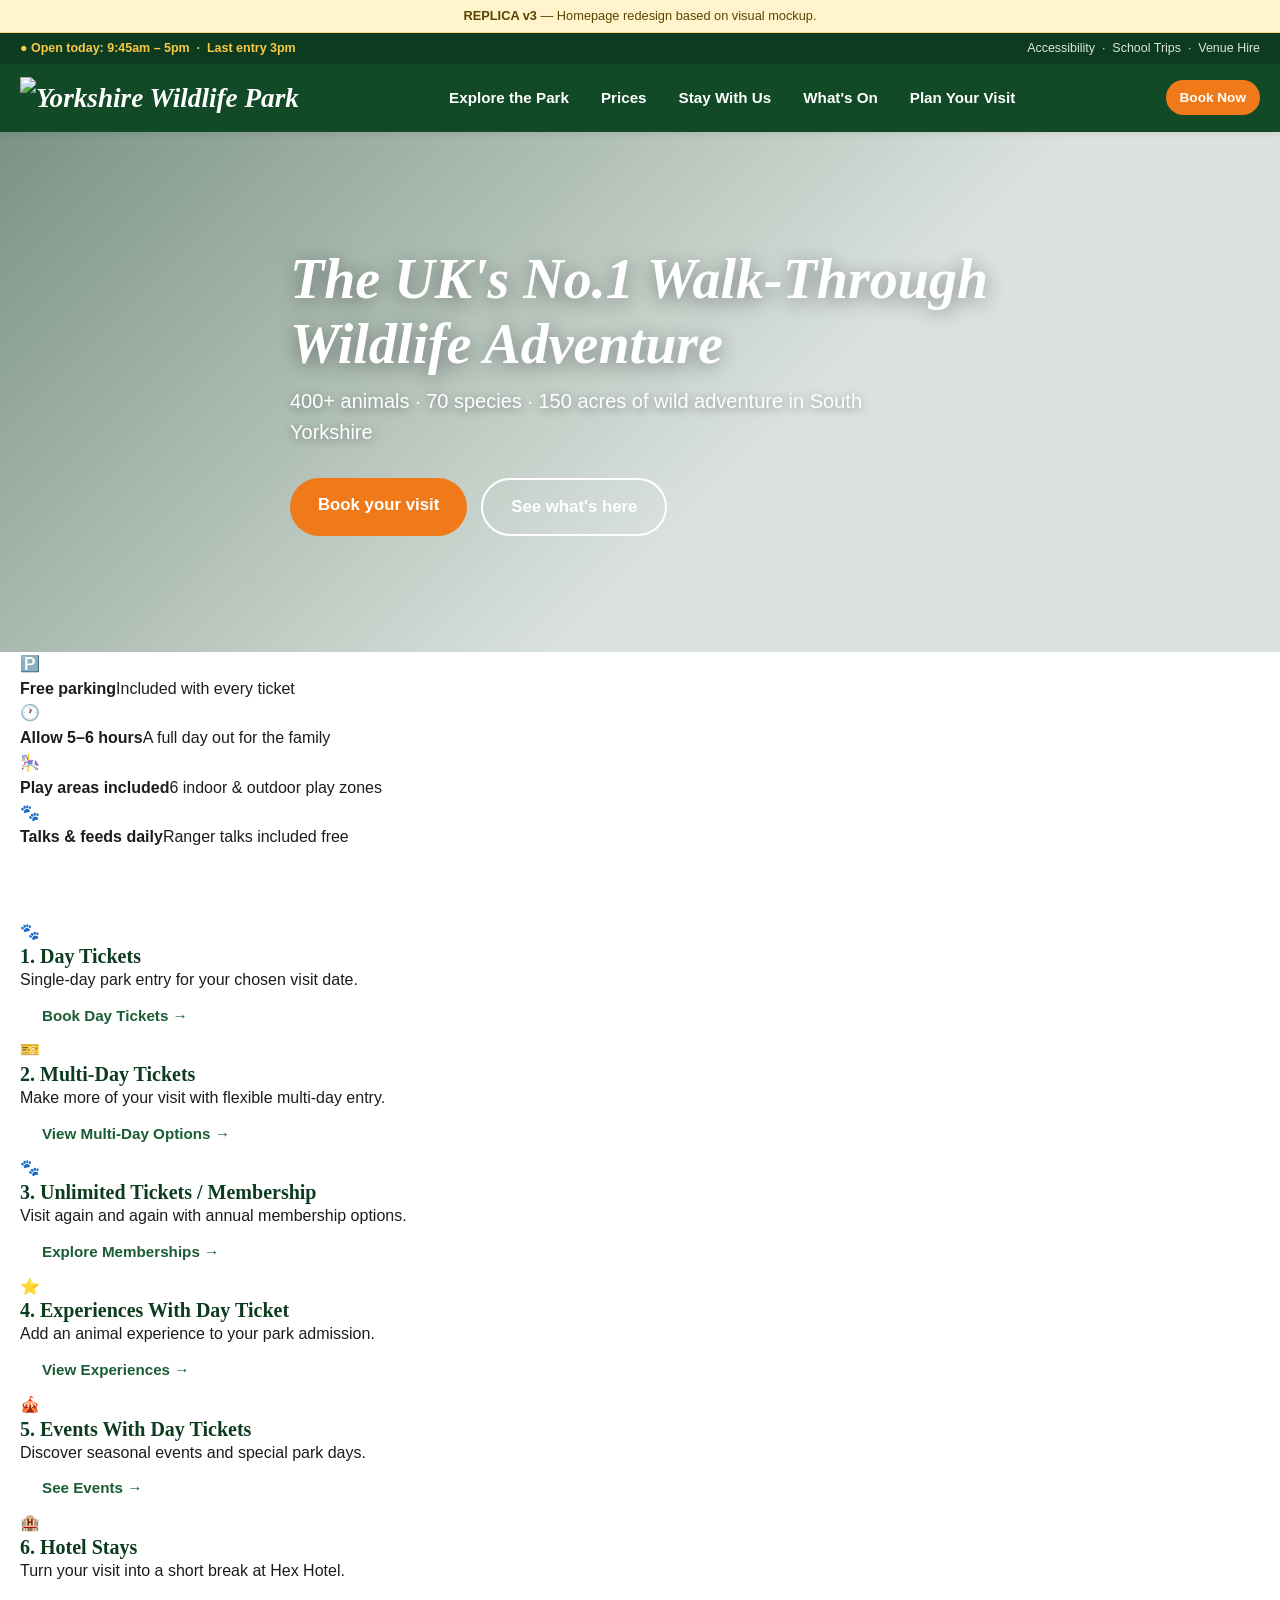
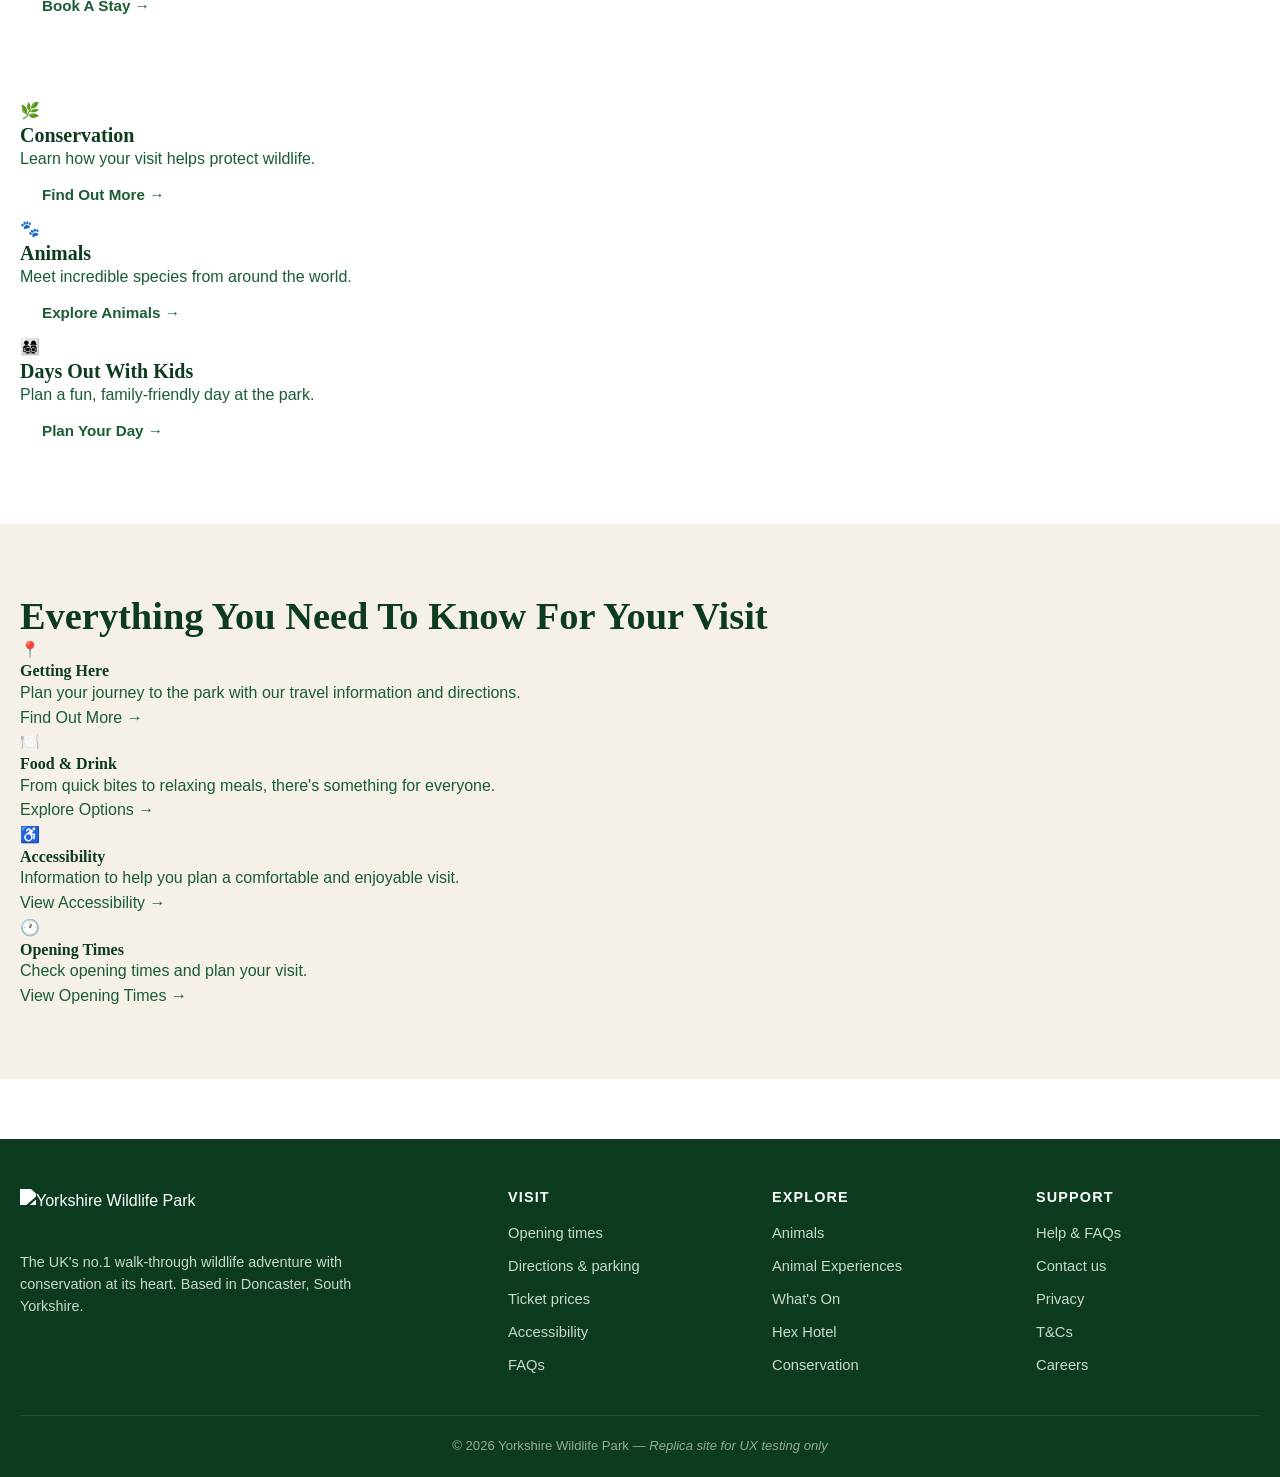
==== index.html @ 84ba754c "Add files via upload" ====
<!doctype html>
<html lang="en">
<head>
<meta charset="utf-8">
<meta name="viewport" content="width=device-width,initial-scale=1">
<title>Yorkshire Wildlife Park — Replica</title>
<link rel="stylesheet" href="css/styles.css">
</head>
<body>

<div class="replica-banner"><strong>REPLICA v3</strong> — Homepage redesign based on visual mockup.</div>

<div class="top-strip">
  <div class="container">
    <span class="open-now">● Open today: 9:45am – 5pm &nbsp;·&nbsp; Last entry 3pm</span>
    <span>
      <a href="#">Accessibility</a> &nbsp;·&nbsp;
      <a href="#">School Trips</a> &nbsp;·&nbsp;
      <a href="#">Venue Hire</a>
    </span>
  </div>
</div>

<header class="site-header">
  <div class="container">
    <a href="index.html" class="logo">
      <img src="https://www.yorkshirewildlifepark.com/media/x43p1ox4/ywp-primary-logo.svg" alt="Yorkshire Wildlife Park" class="logo-img">
    </a>
    <nav class="main-nav" id="main-nav">
      <a href="explore.html">Explore the Park</a>
      <a href="tickets.html">Prices</a>
      <a href="short-breaks.html">Stay With Us</a>
      <a href="#">What's On</a>
      <a href="plan.html">Plan Your Visit</a>
    </nav>
    <a href="booking.html" class="btn btn-primary btn-sm">Book Now</a>
    <button class="mobile-toggle" aria-label="Menu" onclick="document.getElementById('main-nav').classList.toggle('open')">☰</button>
  </div>
</header>

<!-- ===== HERO — kept from v2 ===== -->
<section class="hero">
  <div class="container">
    <h1>The UK's No.1 Walk-Through Wildlife Adventure</h1>
    <p class="tagline">400+ animals · 70 species · 150 acres of wild adventure in South Yorkshire</p>
    <div class="hero-ctas">
      <a href="booking.html" class="btn btn-primary btn-lg">Book your visit</a>
      <a href="explore.html" class="btn btn-ghost btn-lg">See what's here</a>
    </div>
  </div>
</section>

<!-- ===== KEY FACTS BAR — kept from v2 ===== -->
<section class="key-facts">
  <div class="container">
    <div class="fact">
      <span class="fact-icon">🅿️</span>
      <div><strong>Free parking</strong><span>Included with every ticket</span></div>
    </div>
    <div class="fact">
      <span class="fact-icon">🕐</span>
      <div><strong>Allow 5–6 hours</strong><span>A full day out for the family</span></div>
    </div>
    <div class="fact">
      <span class="fact-icon">🎠</span>
      <div><strong>Play areas included</strong><span>6 indoor &amp; outdoor play zones</span></div>
    </div>
    <div class="fact">
      <span class="fact-icon">🐾</span>
      <div><strong>Talks &amp; feeds daily</strong><span>Ranger talks included free</span></div>
    </div>
  </div>
</section>

<!-- ===== 6 BOOKING OPTION CARDS — from mockup ===== -->
<section class="content">
  <div class="container">
    <div class="booking-options-grid">

      <div class="booking-option-card">
        <div class="bo-icon">🐾</div>
        <h3>1. Day Tickets</h3>
        <p>Single-day park entry for your chosen visit date.</p>
        <div class="bo-divider"></div>
        <div class="bo-img" style="background-image:url('https://www.yorkshirewildlifepark.com/media/s0nf1svi/better-vista.jpg');"></div>
        <a href="booking.html" class="btn bo-btn">Book Day Tickets →</a>
      </div>

      <div class="booking-option-card">
        <div class="bo-icon">🎫</div>
        <h3>2. Multi-Day Tickets</h3>
        <p>Make more of your visit with flexible multi-day entry.</p>
        <div class="bo-divider"></div>
        <div class="bo-img" style="background-image:url('https://www.yorkshirewildlifepark.com/media/0mpiyele/family-entering-ywp.jpg');"></div>
        <a href="booking.html" class="btn bo-btn">View Multi-Day Options →</a>
      </div>

      <div class="booking-option-card">
        <div class="bo-icon">🐾</div>
        <h3>3. Unlimited Tickets / Membership</h3>
        <p>Visit again and again with annual membership options.</p>
        <div class="bo-divider"></div>
        <div class="bo-img" style="background-image:url('https://www.yorkshirewildlifepark.com/media/ey4ndnwn/dsc04954-2.jpg');"></div>
        <a href="#" class="btn bo-btn">Explore Memberships →</a>
      </div>

      <div class="booking-option-card">
        <div class="bo-icon">⭐</div>
        <h3>4. Experiences With Day Ticket</h3>
        <p>Add an animal experience to your park admission.</p>
        <div class="bo-divider"></div>
        <div class="bo-img" style="background-image:url('https://www.yorkshirewildlifepark.com/media/tj0fab3y/ywp-images-3207.jpg');"></div>
        <a href="experiences.html" class="btn bo-btn">View Experiences →</a>
      </div>

      <div class="booking-option-card">
        <div class="bo-icon">🎪</div>
        <h3>5. Events With Day Tickets</h3>
        <p>Discover seasonal events and special park days.</p>
        <div class="bo-divider"></div>
        <div class="bo-img" style="background-image:url('https://www.yorkshirewildlifepark.com/media/ktldeo01/wild-live-2026-background.jpg');"></div>
        <a href="#" class="btn bo-btn">See Events →</a>
      </div>

      <div class="booking-option-card">
        <div class="bo-icon">🏨</div>
        <h3>6. Hotel Stays</h3>
        <p>Turn your visit into a short break at Hex Hotel.</p>
        <div class="bo-divider"></div>
        <div class="bo-img" style="background-image:url('https://www.yorkshirewildlifepark.com/media/pyknnd5c/dsc_3728-hex-wildlife.jpg');"></div>
        <a href="short-breaks.html" class="btn bo-btn">Book A Stay →</a>
      </div>

    </div>
  </div>
</section>

<!-- ===== 3 FEATURE CARDS — Conservation, Animals, Days Out With Kids ===== -->
<section class="content" style="padding-top:0;">
  <div class="container">
    <div class="feature-cards-grid">

      <a href="#" class="feature-card">
        <div class="feature-card-bg" style="background-image:url('https://www.yorkshirewildlifepark.com/media/1afbctds/2023-project-polar-1-dr-ywp-13.jpg');"></div>
        <div class="feature-card-overlay">
          <div class="feature-card-icon">🌿</div>
          <h3>Conservation</h3>
          <p>Learn how your visit helps protect wildlife.</p>
          <span class="btn bo-btn">Find Out More →</span>
        </div>
      </a>

      <a href="explore.html" class="feature-card">
        <div class="feature-card-bg" style="background-image:url('https://www.yorkshirewildlifepark.com/media/mmroe2hb/2025-land-of-the-tiger-altai-dr-ywp-78.jpg');"></div>
        <div class="feature-card-overlay">
          <div class="feature-card-icon">🐾</div>
          <h3>Animals</h3>
          <p>Meet incredible species from around the world.</p>
          <span class="btn bo-btn">Explore Animals →</span>
        </div>
      </a>

      <a href="plan.html" class="feature-card">
        <div class="feature-card-bg" style="background-image:url('https://www.yorkshirewildlifepark.com/media/px0isaks/oasis-adventure-play-zip-wire.jpg');"></div>
        <div class="feature-card-overlay">
          <div class="feature-card-icon">👨‍👩‍👧‍👦</div>
          <h3>Days Out With Kids</h3>
          <p>Plan a fun, family-friendly day at the park.</p>
          <span class="btn bo-btn">Plan Your Day →</span>
        </div>
      </a>

    </div>
  </div>
</section>

<!-- ===== EVERYTHING YOU NEED TO KNOW — info strip ===== -->
<section class="content alt">
  <div class="container">
    <h2 class="info-strip-title">Everything You Need To Know For Your Visit</h2>
    <div class="info-strip">

      <a href="plan.html" class="info-strip-card">
        <div class="info-strip-icon">📍</div>
        <div>
          <h4>Getting Here</h4>
          <p>Plan your journey to the park with our travel information and directions.</p>
          <span class="info-strip-link">Find Out More →</span>
        </div>
      </a>

      <a href="plan.html" class="info-strip-card">
        <div class="info-strip-icon">🍽️</div>
        <div>
          <h4>Food &amp; Drink</h4>
          <p>From quick bites to relaxing meals, there's something for everyone.</p>
          <span class="info-strip-link">Explore Options →</span>
        </div>
      </a>

      <a href="plan.html" class="info-strip-card">
        <div class="info-strip-icon">♿</div>
        <div>
          <h4>Accessibility</h4>
          <p>Information to help you plan a comfortable and enjoyable visit.</p>
          <span class="info-strip-link">View Accessibility →</span>
        </div>
      </a>

      <a href="plan.html" class="info-strip-card">
        <div class="info-strip-icon">🕐</div>
        <div>
          <h4>Opening Times</h4>
          <p>Check opening times and plan your visit.</p>
          <span class="info-strip-link">View Opening Times →</span>
        </div>
      </a>

    </div>
  </div>
</section>

<footer class="site-footer">
  <div class="container">
    <div class="footer-grid">
      <div>
        <img src="https://www.yorkshirewildlifepark.com/media/x43p1ox4/ywp-primary-logo.svg" alt="Yorkshire Wildlife Park" style="height:50px;margin-bottom:12px;filter:brightness(10);">
        <p style="margin-top:4px;font-size:0.9rem;max-width:360px;">The UK's no.1 walk-through wildlife adventure with conservation at its heart. Based in Doncaster, South Yorkshire.</p>
      </div>
      <div><h4>Visit</h4><ul><li><a href="plan.html">Opening times</a></li><li><a href="plan.html">Directions &amp; parking</a></li><li><a href="tickets.html">Ticket prices</a></li><li><a href="plan.html">Accessibility</a></li><li><a href="#">FAQs</a></li></ul></div>
      <div><h4>Explore</h4><ul><li><a href="explore.html">Animals</a></li><li><a href="experiences.html">Animal Experiences</a></li><li><a href="#">What's On</a></li><li><a href="short-breaks.html">Hex Hotel</a></li><li><a href="#">Conservation</a></li></ul></div>
      <div><h4>Support</h4><ul><li><a href="#">Help &amp; FAQs</a></li><li><a href="#">Contact us</a></li><li><a href="#">Privacy</a></li><li><a href="#">T&amp;Cs</a></li><li><a href="#">Careers</a></li></ul></div>
    </div>
    <div class="copyright">© 2026 Yorkshire Wildlife Park — <em>Replica site for UX testing only</em></div>
  </div>
</footer>

<script src="js/main.js"></script>
</body>
</html>
---- css/styles.css ----
/* =========================================================
   Yorkshire Wildlife Park — Replica (for UX experiments)
   Brand: dark forest green + warm orange, family-friendly
   ========================================================= */

:root {
  --ywp-green-900: #0d3b1f;
  --ywp-green-800: #124a28;
  --ywp-green-700: #1a5c34;
  --ywp-green-600: #2a7a47;
  --ywp-green-500: #3a9658;
  --ywp-cream:     #f5f1e8;
  --ywp-orange:    #f07a1a;
  --ywp-orange-dk: #d9640a;
  --ywp-yellow:    #f7c948;
  --ywp-text:      #1c1c1c;
  --ywp-muted:     #5a5a5a;
  --ywp-border:    #e3e0d6;
  --ywp-bg:        #ffffff;

  --radius-sm: 6px;
  --radius-md: 10px;
  --radius-lg: 18px;
  --shadow-sm: 0 2px 6px rgba(0,0,0,0.08);
  --shadow-md: 0 8px 24px rgba(0,0,0,0.12);

  --font-display: 'Fraunces', Georgia, 'Times New Roman', serif;
  --font-body:    'Nunito Sans', -apple-system, BlinkMacSystemFont, 'Segoe UI', sans-serif;
}

@import url('https://fonts.googleapis.com/css2?family=Fraunces:wght@500;700;900&family=Nunito+Sans:wght@400;600;700;900&display=swap');

* { box-sizing: border-box; margin: 0; padding: 0; }

html { scroll-behavior: smooth; }

body {
  font-family: var(--font-body);
  color: var(--ywp-text);
  background: var(--ywp-bg);
  line-height: 1.55;
  -webkit-font-smoothing: antialiased;
}

h1, h2, h3, h4 { font-family: var(--font-display); font-weight: 700; line-height: 1.15; color: var(--ywp-green-900); }
h1 { font-size: clamp(2rem, 5vw, 3.5rem); }
h2 { font-size: clamp(1.6rem, 3vw, 2.4rem); }
h3 { font-size: 1.25rem; }

a { color: var(--ywp-green-700); text-decoration: none; }
a:hover { text-decoration: underline; }

img { max-width: 100%; display: block; }

/* ---------- Utility notice (replica banner) ---------- */
.replica-banner {
  background: #fff4cc;
  border-bottom: 1px solid #f0d87a;
  color: #5a4400;
  text-align: center;
  padding: 6px 16px;
  font-size: 0.8rem;
}
.replica-banner strong { font-weight: 700; }

/* ---------- Top strip ---------- */
.top-strip {
  background: var(--ywp-green-900);
  color: #d8e8dc;
  font-size: 0.78rem;
  padding: 6px 0;
}
.top-strip .container { display: flex; justify-content: space-between; gap: 20px; flex-wrap: wrap; }
.top-strip a { color: #d8e8dc; }
.top-strip .open-now { color: var(--ywp-yellow); font-weight: 600; }

.container { max-width: 1280px; margin: 0 auto; padding: 0 20px; }

/* ---------- Header / Nav ---------- */
.site-header {
  background: var(--ywp-green-800);
  color: #fff;
  position: sticky;
  top: 0;
  z-index: 100;
  box-shadow: var(--shadow-sm);
}
.site-header .container { display: flex; align-items: center; justify-content: space-between; padding-top: 12px; padding-bottom: 12px; gap: 16px; }

.logo {
  font-family: var(--font-display);
  font-weight: 900;
  font-style: italic;
  font-size: 1.7rem;
  color: #fff;
  white-space: nowrap;
}
.logo .logo-badge {
  display: inline-block;
  background: var(--ywp-yellow);
  color: var(--ywp-green-900);
  padding: 2px 10px;
  border-radius: 999px;
  font-size: 0.7rem;
  font-style: normal;
  font-weight: 700;
  margin-left: 8px;
  vertical-align: middle;
  text-transform: uppercase;
  letter-spacing: 0.04em;
}

.main-nav { display: flex; align-items: center; gap: 4px; }
.main-nav a {
  color: #fff;
  padding: 10px 14px;
  font-weight: 600;
  font-size: 0.95rem;
  border-radius: var(--radius-sm);
  transition: background 0.15s;
}
.main-nav a:hover { background: rgba(255,255,255,0.1); text-decoration: none; }
.main-nav a.active { background: var(--ywp-green-700); }

.btn {
  display: inline-block;
  padding: 11px 22px;
  border-radius: 999px;
  font-weight: 700;
  font-family: var(--font-body);
  font-size: 0.95rem;
  border: none;
  cursor: pointer;
  transition: transform 0.1s, box-shadow 0.15s, background 0.15s;
  text-decoration: none !important;
  white-space: nowrap;
}
.btn-primary { background: var(--ywp-orange); color: #fff; }
.btn-primary:hover { background: var(--ywp-orange-dk); box-shadow: var(--shadow-sm); }
.btn-secondary { background: #fff; color: var(--ywp-green-800); border: 2px solid var(--ywp-green-800); }
.btn-secondary:hover { background: var(--ywp-green-800); color: #fff; }
.btn-ghost { background: transparent; color: #fff; border: 2px solid #fff; }
.btn-ghost:hover { background: #fff; color: var(--ywp-green-800); }
.btn-lg { padding: 14px 28px; font-size: 1.05rem; }
.btn-sm { padding: 7px 14px; font-size: 0.85rem; }

.mobile-toggle { display: none; background: none; border: none; color: #fff; font-size: 1.5rem; cursor: pointer; }

/* ---------- Hero ---------- */
.hero {
  position: relative;
  min-height: 520px;
  display: flex;
  align-items: center;
  color: #fff;
  overflow: hidden;
}
.hero::before {
  content: '';
  position: absolute; inset: 0;
  background:
    linear-gradient(135deg, rgba(13,59,31,0.55) 0%, rgba(13,59,31,0.15) 60%),
    url('https://www.yorkshirewildlifepark.com/media/s0nf1svi/better-vista.jpg') center/cover;
  z-index: 0;
}
.hero .container { position: relative; z-index: 1; padding-top: 80px; padding-bottom: 80px; }
.hero h1 {
  color: #fff;
  font-style: italic;
  font-weight: 900;
  text-shadow: 0 4px 20px rgba(0,0,0,0.4);
  max-width: 700px;
  margin-bottom: 10px;
}
.hero .tagline { font-size: 1.25rem; max-width: 600px; margin-bottom: 30px; text-shadow: 0 2px 10px rgba(0,0,0,0.4); }
.hero-ctas { display: flex; gap: 14px; flex-wrap: wrap; }

/* ---------- Info tiles (homepage quick-facts) ---------- */
.info-tiles {
  background: var(--ywp-green-800);
  padding: 28px 0;
  color: #fff;
}
.info-tiles .container { display: grid; grid-template-columns: repeat(3, 1fr); gap: 20px; }
.info-tile {
  background: var(--ywp-green-700);
  border: 2px solid var(--ywp-green-600);
  border-radius: var(--radius-md);
  padding: 20px;
  text-align: center;
  transition: transform 0.15s;
}
.info-tile:hover { transform: translateY(-3px); }
.info-tile .icon { font-size: 1.8rem; margin-bottom: 6px; }
.info-tile h3 { color: var(--ywp-yellow); font-size: 1.1rem; margin-bottom: 4px; }
.info-tile p { font-size: 0.9rem; opacity: 0.9; }

/* ---------- Section ---------- */
section.content { padding: 70px 0; }
section.content.alt { background: var(--ywp-cream); }

.section-head { text-align: center; max-width: 700px; margin: 0 auto 40px; }
.section-head .eyebrow { color: var(--ywp-orange); font-weight: 700; font-size: 0.85rem; text-transform: uppercase; letter-spacing: 0.12em; margin-bottom: 10px; }
.section-head p { color: var(--ywp-muted); font-size: 1.05rem; margin-top: 10px; }

/* ---------- Card grid ---------- */
.card-grid { display: grid; grid-template-columns: repeat(auto-fit, minmax(260px, 1fr)); gap: 24px; }

.card {
  background: #fff;
  border-radius: var(--radius-lg);
  overflow: hidden;
  box-shadow: var(--shadow-sm);
  transition: transform 0.2s, box-shadow 0.2s;
  display: flex;
  flex-direction: column;
}
.card:hover { transform: translateY(-4px); box-shadow: var(--shadow-md); }
.card .card-img {
  height: 200px;
  background: linear-gradient(135deg, var(--ywp-green-700), var(--ywp-green-500));
  background-size: cover;
  background-position: center;
  position: relative;
}
.card .card-img .badge {
  position: absolute;
  top: 12px; left: 12px;
  background: var(--ywp-orange);
  color: #fff;
  padding: 4px 10px;
  border-radius: 999px;
  font-size: 0.75rem;
  font-weight: 700;
  text-transform: uppercase;
}
.card .card-body { padding: 20px; flex: 1; display: flex; flex-direction: column; }
.card h3 { margin-bottom: 8px; }
.card .card-body p { color: var(--ywp-muted); font-size: 0.92rem; margin-bottom: 14px; flex: 1; }
.card .card-body .btn { align-self: flex-start; }

/* ---------- Footer ---------- */
.site-footer {
  background: var(--ywp-green-900);
  color: #c8d8cc;
  padding: 50px 0 20px;
  margin-top: 60px;
}
.site-footer .footer-grid { display: grid; grid-template-columns: 2fr 1fr 1fr 1fr; gap: 40px; margin-bottom: 30px; }
.site-footer h4 { color: #fff; margin-bottom: 16px; font-family: var(--font-body); font-size: 0.9rem; text-transform: uppercase; letter-spacing: 0.08em; }
.site-footer ul { list-style: none; }
.site-footer li { margin-bottom: 8px; }
.site-footer a { color: #c8d8cc; font-size: 0.92rem; }
.site-footer .copyright { border-top: 1px solid var(--ywp-green-700); padding-top: 20px; font-size: 0.82rem; opacity: 0.7; text-align: center; }

/* ---------- Page header ---------- */
.page-header {
  background: linear-gradient(135deg, var(--ywp-green-800) 0%, var(--ywp-green-600) 100%);
  color: #fff;
  padding: 60px 0 50px;
  text-align: center;
}
.page-header h1 { color: #fff; margin-bottom: 10px; font-style: italic; }
.page-header .crumb { font-size: 0.9rem; opacity: 0.85; margin-bottom: 14px; }
.page-header .crumb a { color: #fff; text-decoration: underline; }

/* ---------- Ticket prices table (the messy one from report) ---------- */
.price-tabs { display: flex; gap: 4px; border-bottom: 2px solid var(--ywp-border); margin-bottom: 30px; }
.price-tab {
  padding: 12px 24px;
  background: none;
  border: none;
  font-family: var(--font-body);
  font-weight: 700;
  font-size: 1rem;
  color: var(--ywp-muted);
  cursor: pointer;
  border-bottom: 3px solid transparent;
  margin-bottom: -2px;
}
.price-tab.active { color: var(--ywp-green-800); border-bottom-color: var(--ywp-orange); }

.price-table-wrap { overflow-x: auto; }
.price-table {
  width: 100%;
  border-collapse: collapse;
  background: #fff;
  border-radius: var(--radius-md);
  overflow: hidden;
  box-shadow: var(--shadow-sm);
}
.price-table th, .price-table td {
  padding: 14px 16px;
  text-align: left;
  border-bottom: 1px solid var(--ywp-border);
}
.price-table thead th {
  background: var(--ywp-green-800);
  color: #fff;
  font-family: var(--font-body);
  font-size: 0.85rem;
  text-transform: uppercase;
  letter-spacing: 0.05em;
}
.price-table tbody tr:hover { background: var(--ywp-cream); }
.price-table .price { font-weight: 700; color: var(--ywp-green-800); }
.price-table .strike { text-decoration: line-through; color: var(--ywp-muted); font-weight: 400; font-size: 0.85rem; margin-right: 4px; }
.price-table .type-label { font-weight: 700; color: var(--ywp-text); }
.price-table .type-sub { font-size: 0.82rem; color: var(--ywp-muted); }

/* ---------- Booking flow ---------- */
.booking-layout { display: grid; grid-template-columns: 2fr 1fr; gap: 30px; }
.booking-main { background: #fff; border-radius: var(--radius-lg); box-shadow: var(--shadow-sm); padding: 30px; }
.booking-aside { position: sticky; top: 90px; align-self: start; }

.progress-steps {
  display: flex;
  justify-content: space-between;
  margin-bottom: 30px;
  position: relative;
  counter-reset: step;
}
.progress-steps::before {
  content: '';
  position: absolute;
  top: 16px; left: 20px; right: 20px;
  height: 2px;
  background: var(--ywp-border);
  z-index: 0;
}
.step {
  position: relative; z-index: 1;
  display: flex; flex-direction: column; align-items: center; gap: 6px;
  font-size: 0.82rem;
  color: var(--ywp-muted);
  font-weight: 600;
}
.step::before {
  counter-increment: step;
  content: counter(step);
  width: 32px; height: 32px;
  border-radius: 50%;
  background: #fff;
  border: 2px solid var(--ywp-border);
  display: flex; align-items: center; justify-content: center;
  font-weight: 700;
}
.step.active { color: var(--ywp-green-800); }
.step.active::before { background: var(--ywp-green-700); color: #fff; border-color: var(--ywp-green-700); }
.step.done::before { background: var(--ywp-orange); color: #fff; border-color: var(--ywp-orange); content: '✓'; }

.ticket-row {
  display: grid;
  grid-template-columns: 1fr auto;
  gap: 16px;
  padding: 18px 0;
  border-bottom: 1px solid var(--ywp-border);
  align-items: center;
}
.ticket-row:last-child { border-bottom: none; }
.ticket-row .ticket-info h4 { font-family: var(--font-body); font-size: 1rem; margin-bottom: 2px; color: var(--ywp-text); }
.ticket-row .ticket-info .from { color: var(--ywp-muted); font-size: 0.85rem; }
.ticket-row .ticket-info .note { font-size: 0.8rem; color: var(--ywp-muted); margin-top: 4px; font-style: italic; }

.qty-ctrl { display: flex; align-items: center; gap: 8px; }
.qty-ctrl button {
  width: 34px; height: 34px;
  border-radius: 50%;
  background: var(--ywp-green-700);
  color: #fff;
  border: none;
  font-size: 1.1rem;
  cursor: pointer;
  font-weight: 700;
}
.qty-ctrl button:hover { background: var(--ywp-green-800); }
.qty-ctrl button:disabled { background: #ccc; cursor: not-allowed; }
.qty-ctrl .qty {
  min-width: 32px;
  text-align: center;
  font-weight: 700;
  font-size: 1.05rem;
}

.basket-summary {
  background: #fff;
  border-radius: var(--radius-lg);
  box-shadow: var(--shadow-sm);
  padding: 24px;
}
.basket-summary h3 { font-family: var(--font-body); font-size: 1.1rem; margin-bottom: 16px; color: var(--ywp-text); }
.basket-summary .line { display: flex; justify-content: space-between; padding: 8px 0; font-size: 0.95rem; }
.basket-summary .line.total { border-top: 2px solid var(--ywp-border); margin-top: 10px; padding-top: 14px; font-weight: 700; font-size: 1.15rem; color: var(--ywp-green-800); }
.basket-summary .empty { color: var(--ywp-muted); font-size: 0.9rem; padding: 20px 0; text-align: center; }
.basket-summary .checkout-btn { width: 100%; margin-top: 16px; }

/* ---------- Experiences grid ---------- */
.experience-card {
  background: #fff;
  border-radius: var(--radius-lg);
  overflow: hidden;
  box-shadow: var(--shadow-sm);
  display: flex;
  flex-direction: column;
}
.experience-card .exp-img {
  height: 220px;
  background-size: cover;
  background-position: center;
  position: relative;
}
.experience-card .tier-badge {
  position: absolute;
  top: 14px; right: 14px;
  background: #fff;
  color: var(--ywp-green-800);
  padding: 5px 12px;
  border-radius: 999px;
  font-size: 0.78rem;
  font-weight: 700;
  text-transform: uppercase;
  letter-spacing: 0.05em;
}
.experience-card .exp-body { padding: 22px; flex: 1; display: flex; flex-direction: column; }
.experience-card h3 { margin-bottom: 6px; }
.experience-card .exp-price { color: var(--ywp-orange); font-weight: 700; font-size: 1.1rem; margin-bottom: 8px; }
.experience-card .exp-meta { display: flex; gap: 14px; font-size: 0.82rem; color: var(--ywp-muted); margin-bottom: 12px; flex-wrap: wrap; }
.experience-card .exp-meta span::before { content: '• '; }
.experience-card .exp-meta span:first-child::before { content: ''; }
.experience-card p { color: var(--ywp-muted); font-size: 0.92rem; margin-bottom: 16px; flex: 1; }

/* ---------- Sticky booking bar (the problem one) ---------- */
.sticky-booking {
  background: var(--ywp-cream);
  border-top: 1px solid var(--ywp-border);
  border-bottom: 1px solid var(--ywp-border);
  padding: 14px 0;
  position: sticky;
  bottom: 0;
  z-index: 50;
}
.sticky-booking .container { display: flex; align-items: center; gap: 14px; flex-wrap: wrap; }
.sticky-booking label { font-size: 0.78rem; font-weight: 700; color: var(--ywp-muted); text-transform: uppercase; display: block; margin-bottom: 2px; }
.sticky-booking input, .sticky-booking select { padding: 8px 10px; border: 1px solid var(--ywp-border); border-radius: var(--radius-sm); font-family: var(--font-body); font-size: 0.95rem; }

/* ---------- Responsive ---------- */
@media (max-width: 900px) {
  .main-nav { display: none; position: absolute; top: 100%; left: 0; right: 0; background: var(--ywp-green-800); flex-direction: column; padding: 10px; }
  .main-nav.open { display: flex; }
  .main-nav a { width: 100%; }
  .mobile-toggle { display: block; }
  .info-tiles .container { grid-template-columns: 1fr; }
  .booking-layout { grid-template-columns: 1fr; }
  .booking-aside { position: static; }
  .site-footer .footer-grid { grid-template-columns: 1fr 1fr; }
}
@media (max-width: 600px) {
  .hero { min-height: 420px; }
  .site-footer .footer-grid { grid-template-columns: 1fr; }
  .price-table th, .price-table td { padding: 10px 8px; font-size: 0.85rem; }
}
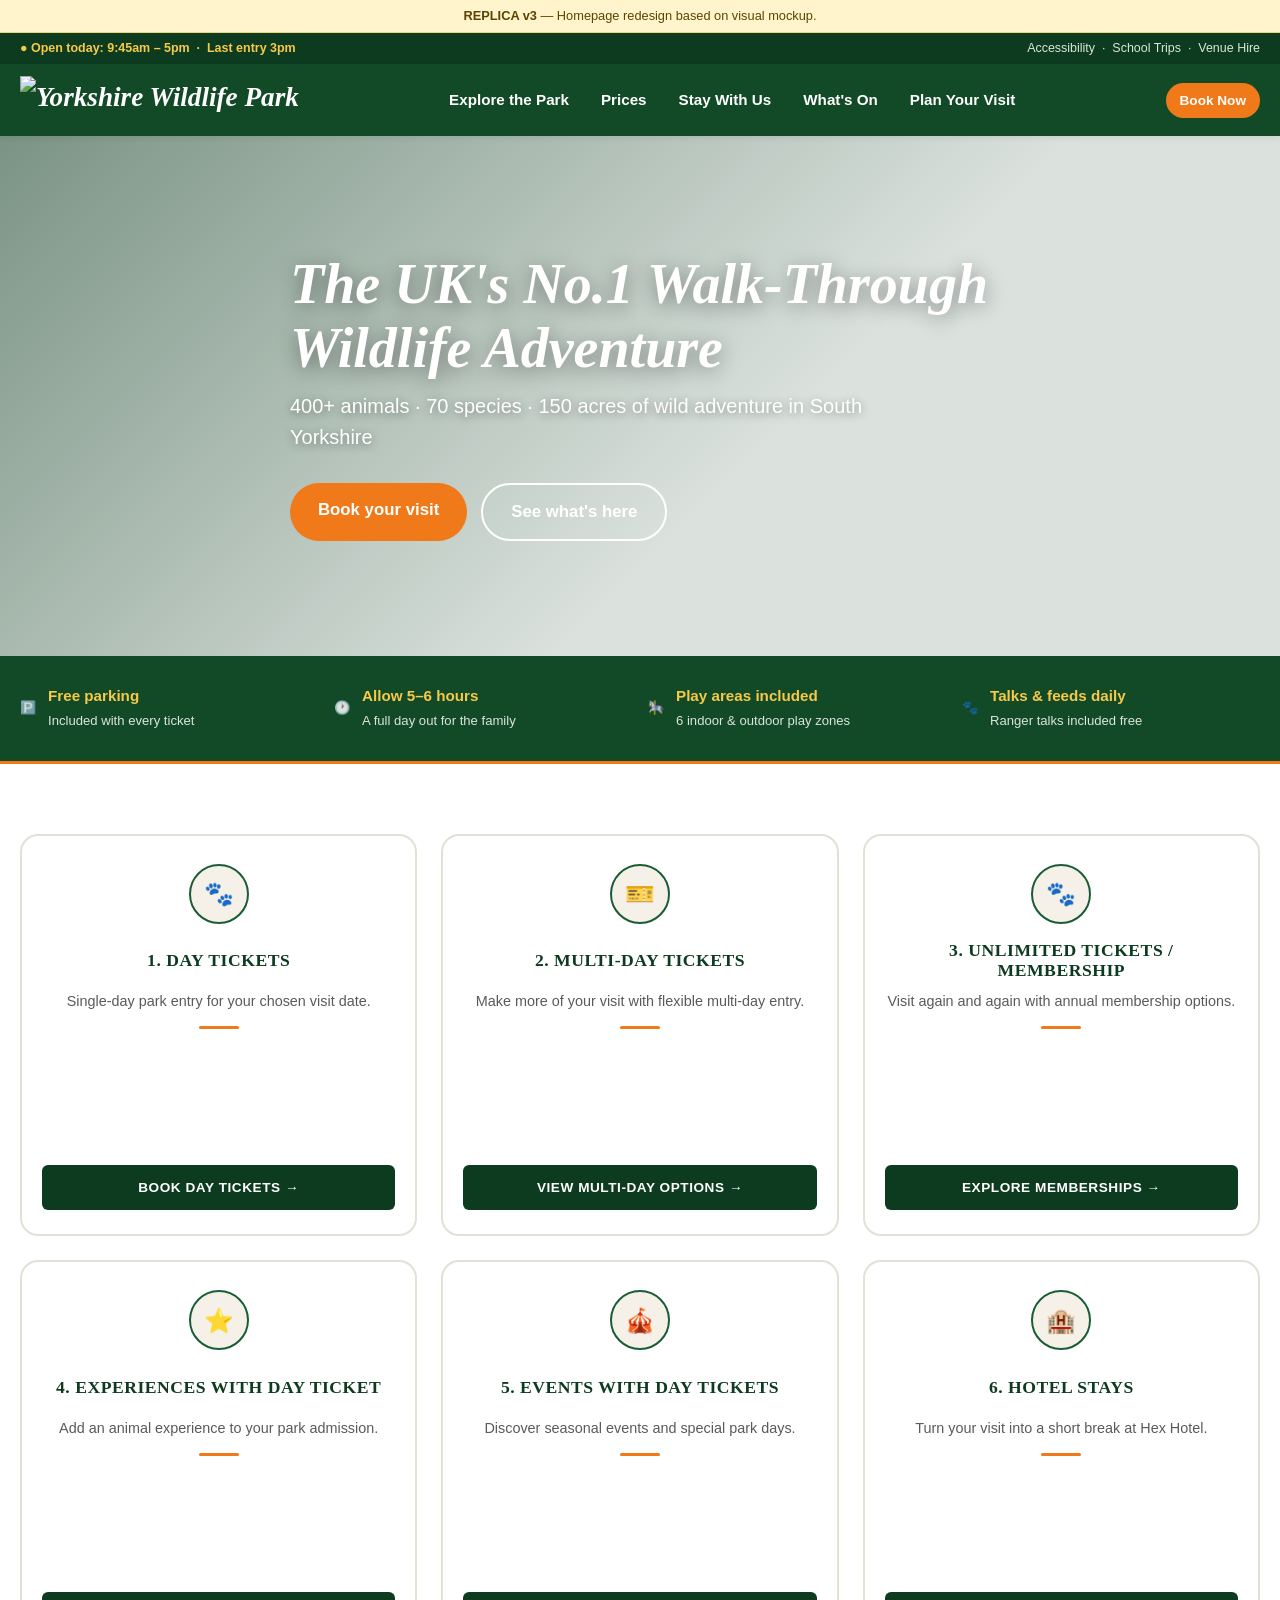
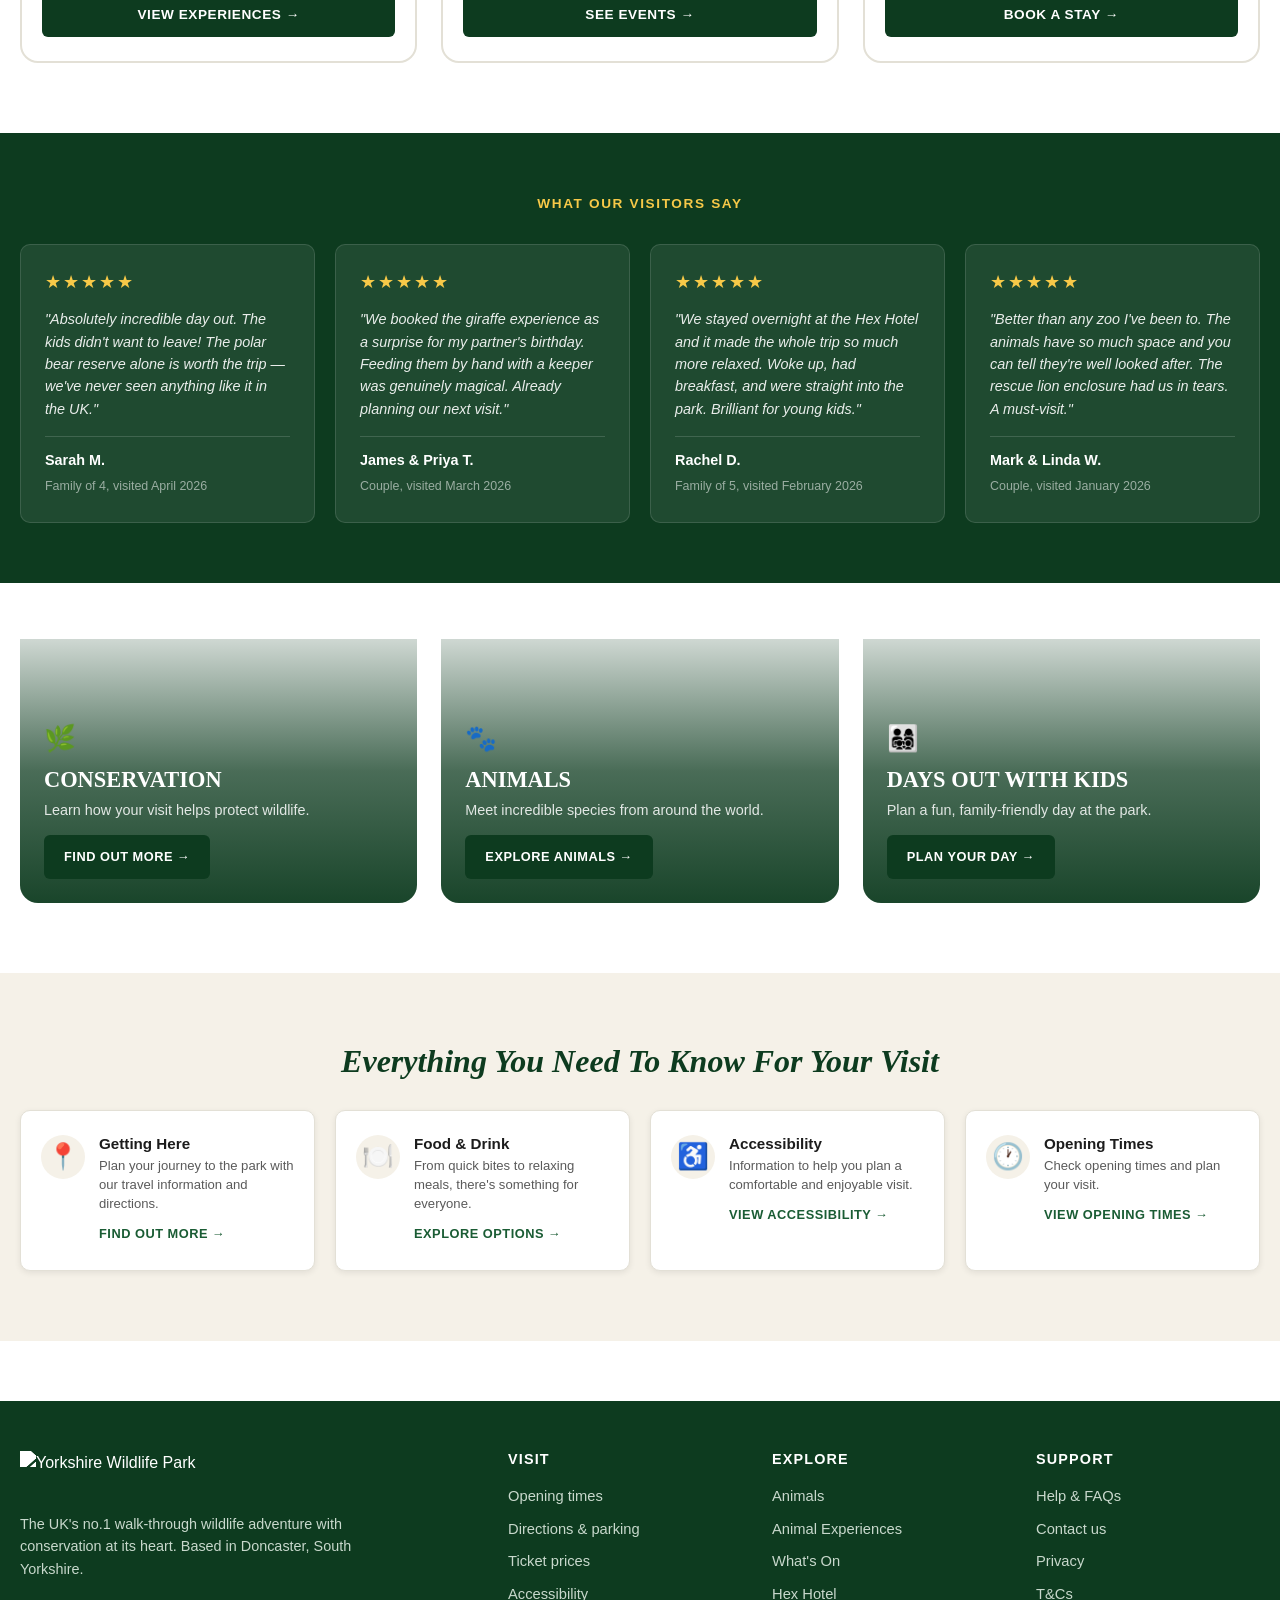
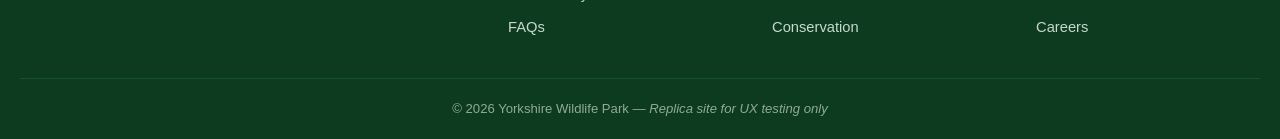
==== commit f01a0307: "Add files via upload" ====
--- a/index.html
+++ b/index.html
@@ -135,6 +135,54 @@
   </div>
 </section>
 
+<!-- ===== TESTIMONIALS BAR ===== -->
+<section class="testimonials">
+  <div class="container">
+    <div class="section-head">
+      <div class="eyebrow">What our visitors say</div>
+    </div>
+    <div class="testimonials-grid">
+
+      <div class="testimonial-card">
+        <div class="testimonial-stars">★★★★★</div>
+        <p class="testimonial-quote">"Absolutely incredible day out. The kids didn't want to leave! The polar bear reserve alone is worth the trip — we've never seen anything like it in the UK."</p>
+        <div class="testimonial-author">
+          <strong>Sarah M.</strong>
+          <span>Family of 4, visited April 2026</span>
+        </div>
+      </div>
+
+      <div class="testimonial-card">
+        <div class="testimonial-stars">★★★★★</div>
+        <p class="testimonial-quote">"We booked the giraffe experience as a surprise for my partner's birthday. Feeding them by hand with a keeper was genuinely magical. Already planning our next visit."</p>
+        <div class="testimonial-author">
+          <strong>James &amp; Priya T.</strong>
+          <span>Couple, visited March 2026</span>
+        </div>
+      </div>
+
+      <div class="testimonial-card">
+        <div class="testimonial-stars">★★★★★</div>
+        <p class="testimonial-quote">"We stayed overnight at the Hex Hotel and it made the whole trip so much more relaxed. Woke up, had breakfast, and were straight into the park. Brilliant for young kids."</p>
+        <div class="testimonial-author">
+          <strong>Rachel D.</strong>
+          <span>Family of 5, visited February 2026</span>
+        </div>
+      </div>
+
+      <div class="testimonial-card">
+        <div class="testimonial-stars">★★★★★</div>
+        <p class="testimonial-quote">"Better than any zoo I've been to. The animals have so much space and you can tell they're well looked after. The rescue lion enclosure had us in tears. A must-visit."</p>
+        <div class="testimonial-author">
+          <strong>Mark &amp; Linda W.</strong>
+          <span>Couple, visited January 2026</span>
+        </div>
+      </div>
+
+    </div>
+  </div>
+</section>
+
 <!-- ===== 3 FEATURE CARDS — Conservation, Animals, Days Out With Kids ===== -->
 <section class="content" style="padding-top:0;">
   <div class="container">
--- a/css/styles.css
+++ b/css/styles.css
@@ -453,9 +453,442 @@
   .booking-layout { grid-template-columns: 1fr; }
   .booking-aside { position: static; }
   .site-footer .footer-grid { grid-template-columns: 1fr 1fr; }
+  .visit-options { grid-template-columns: 1fr; }
+  .key-facts .container { grid-template-columns: 1fr 1fr; }
+  .plan-grid { grid-template-columns: 1fr; }
 }
 @media (max-width: 600px) {
   .hero { min-height: 420px; }
   .site-footer .footer-grid { grid-template-columns: 1fr; }
   .price-table th, .price-table td { padding: 10px 8px; font-size: 0.85rem; }
-}
+  .key-facts .container { grid-template-columns: 1fr; }
+}
+
+/* =========================================================
+   v2 HOMEPAGE — new components
+   ========================================================= */
+
+/* ---------- Logo as image ---------- */
+.logo-img { height: 48px; }
+
+/* ---------- Key facts bar ---------- */
+.key-facts {
+  background: var(--ywp-green-800);
+  padding: 20px 0;
+  color: #fff;
+  border-bottom: 3px solid var(--ywp-orange);
+}
+.key-facts .container {
+  display: grid;
+  grid-template-columns: repeat(4, 1fr);
+  gap: 16px;
+}
+.fact {
+  display: flex;
+  align-items: center;
+  gap: 12px;
+  padding: 8px 0;
+}
+.fact-icon {
+  font-size: 1.6rem;
+  flex-shrink: 0;
+}
+.fact strong {
+  display: block;
+  font-size: 0.95rem;
+  color: var(--ywp-yellow);
+}
+.fact span {
+  font-size: 0.82rem;
+  opacity: 0.85;
+}
+
+/* ---------- Visit option cards ---------- */
+.visit-options {
+  display: grid;
+  grid-template-columns: repeat(3, 1fr);
+  gap: 24px;
+}
+.visit-card {
+  background: #fff;
+  border-radius: var(--radius-lg);
+  overflow: hidden;
+  box-shadow: var(--shadow-sm);
+  transition: transform 0.2s, box-shadow 0.2s;
+  text-decoration: none !important;
+  display: flex;
+  flex-direction: column;
+  border: 2px solid transparent;
+}
+.visit-card:hover {
+  transform: translateY(-4px);
+  box-shadow: var(--shadow-md);
+}
+.visit-card.featured {
+  border-color: var(--ywp-orange);
+  box-shadow: var(--shadow-md);
+  transform: scale(1.02);
+}
+.visit-card.featured:hover {
+  transform: scale(1.02) translateY(-4px);
+}
+.visit-card-header {
+  padding: 20px 24px;
+  display: flex;
+  justify-content: space-between;
+  align-items: center;
+  color: #fff;
+}
+.visit-card-header.day { background: var(--ywp-green-700); }
+.visit-card-header.experience { background: var(--ywp-orange); }
+.visit-card-header.stay { background: var(--ywp-green-900); }
+.visit-type {
+  font-weight: 700;
+  font-size: 0.85rem;
+  text-transform: uppercase;
+  letter-spacing: 0.08em;
+}
+.visit-price {
+  font-family: var(--font-display);
+  font-weight: 700;
+  font-size: 1.15rem;
+}
+.visit-card-body {
+  padding: 24px;
+  flex: 1;
+  display: flex;
+  flex-direction: column;
+}
+.visit-card-body h3 {
+  margin-bottom: 8px;
+  color: var(--ywp-green-900);
+}
+.visit-card-body p {
+  color: var(--ywp-muted);
+  font-size: 0.92rem;
+  margin-bottom: 14px;
+}
+.visit-includes {
+  list-style: none;
+  margin-bottom: 18px;
+  flex: 1;
+}
+.visit-includes li {
+  font-size: 0.88rem;
+  color: var(--ywp-green-700);
+  padding: 4px 0;
+  font-weight: 600;
+}
+.visit-card-body .btn {
+  align-self: flex-start;
+}
+
+/* ---------- Plan grid ---------- */
+.plan-grid {
+  display: grid;
+  grid-template-columns: repeat(3, 1fr);
+  gap: 20px;
+}
+.plan-item {
+  background: #fff;
+  border-radius: var(--radius-md);
+  padding: 24px;
+  box-shadow: var(--shadow-sm);
+}
+.plan-item h3 {
+  font-family: var(--font-body);
+  font-size: 1rem;
+  margin-bottom: 8px;
+  color: var(--ywp-text);
+}
+.plan-item p {
+  font-size: 0.92rem;
+  color: var(--ywp-muted);
+  line-height: 1.5;
+}
+
+/* ---------- Final CTA banner ---------- */
+.final-cta {
+  background: linear-gradient(135deg, var(--ywp-green-800) 0%, var(--ywp-green-600) 100%);
+  padding: 60px 0;
+  margin-top: 0;
+}
+
+/* =========================================================
+   v3 HOMEPAGE — mockup components
+   ========================================================= */
+
+/* ---------- 6 Booking option cards (3x2 grid) ---------- */
+.booking-options-grid {
+  display: grid;
+  grid-template-columns: repeat(3, 1fr);
+  gap: 24px;
+}
+.booking-option-card {
+  background: #fff;
+  border: 2px solid var(--ywp-border);
+  border-radius: var(--radius-lg);
+  text-align: center;
+  overflow: hidden;
+  display: flex;
+  flex-direction: column;
+  transition: transform 0.2s, box-shadow 0.2s;
+}
+.booking-option-card:hover {
+  transform: translateY(-4px);
+  box-shadow: var(--shadow-md);
+}
+.bo-icon {
+  width: 60px;
+  height: 60px;
+  margin: 28px auto 14px;
+  background: var(--ywp-cream);
+  border: 2px solid var(--ywp-green-700);
+  border-radius: 50%;
+  display: flex;
+  align-items: center;
+  justify-content: center;
+  font-size: 1.5rem;
+  flex-shrink: 0;
+}
+.booking-option-card h3 {
+  font-family: var(--font-display);
+  font-size: 1.1rem;
+  font-weight: 700;
+  text-transform: uppercase;
+  letter-spacing: 0.03em;
+  color: var(--ywp-green-900);
+  margin: 0 20px 8px;
+  min-height: 2.6em;
+  display: flex;
+  align-items: center;
+  justify-content: center;
+}
+.booking-option-card p {
+  color: var(--ywp-muted);
+  font-size: 0.9rem;
+  margin: 0 20px 14px;
+  line-height: 1.45;
+  flex: 1;
+}
+.bo-divider {
+  width: 40px;
+  height: 3px;
+  background: var(--ywp-orange);
+  margin: 0 auto 16px;
+  border-radius: 2px;
+}
+.bo-img {
+  height: 120px;
+  background-size: cover;
+  background-position: center;
+  margin: 0 20px;
+  border-radius: var(--radius-md);
+}
+.bo-btn {
+  display: block;
+  margin: auto 20px 24px;
+  background: var(--ywp-green-900);
+  color: #fff;
+  padding: 12px 20px;
+  border-radius: var(--radius-sm);
+  font-weight: 700;
+  font-size: 0.85rem;
+  text-transform: uppercase;
+  letter-spacing: 0.04em;
+  text-align: center;
+  transition: background 0.15s;
+}
+.bo-btn:hover {
+  background: var(--ywp-green-700);
+  text-decoration: none;
+}
+
+/* ---------- 3 Feature cards (Conservation, Animals, Days Out) ---------- */
+.feature-cards-grid {
+  display: grid;
+  grid-template-columns: repeat(3, 1fr);
+  gap: 24px;
+}
+.feature-card {
+  position: relative;
+  border-radius: var(--radius-lg);
+  overflow: hidden;
+  min-height: 320px;
+  display: flex;
+  align-items: flex-end;
+  text-decoration: none !important;
+  transition: transform 0.2s;
+}
+.feature-card:hover {
+  transform: translateY(-4px);
+}
+.feature-card-bg {
+  position: absolute;
+  inset: 0;
+  background-size: cover;
+  background-position: center;
+  transition: transform 0.3s;
+}
+.feature-card:hover .feature-card-bg {
+  transform: scale(1.05);
+}
+.feature-card-overlay {
+  position: relative;
+  z-index: 1;
+  background: linear-gradient(0deg, rgba(13,59,31,0.95) 0%, rgba(13,59,31,0.75) 50%, rgba(13,59,31,0.2) 100%);
+  width: 100%;
+  padding: 80px 24px 24px;
+  color: #fff;
+}
+.feature-card-icon {
+  font-size: 1.6rem;
+  margin-bottom: 8px;
+}
+.feature-card-overlay h3 {
+  color: #fff;
+  font-family: var(--font-display);
+  font-size: 1.4rem;
+  font-weight: 900;
+  text-transform: uppercase;
+  margin-bottom: 6px;
+}
+.feature-card-overlay p {
+  color: rgba(255,255,255,0.85);
+  font-size: 0.9rem;
+  margin-bottom: 14px;
+}
+.feature-card-overlay .bo-btn {
+  display: inline-block;
+  margin: 0;
+  font-size: 0.8rem;
+}
+
+/* ---------- Info strip ("Everything you need to know") ---------- */
+.info-strip-title {
+  text-align: center;
+  font-family: var(--font-display);
+  font-style: italic;
+  font-size: clamp(1.4rem, 3vw, 2rem);
+  color: var(--ywp-green-900);
+  margin-bottom: 30px;
+}
+.info-strip {
+  display: grid;
+  grid-template-columns: repeat(4, 1fr);
+  gap: 20px;
+}
+.info-strip-card {
+  background: #fff;
+  border-radius: var(--radius-md);
+  padding: 24px 20px;
+  box-shadow: var(--shadow-sm);
+  display: flex;
+  gap: 14px;
+  align-items: flex-start;
+  text-decoration: none !important;
+  transition: transform 0.15s, box-shadow 0.15s;
+  border: 1px solid var(--ywp-border);
+}
+.info-strip-card:hover {
+  transform: translateY(-3px);
+  box-shadow: var(--shadow-md);
+}
+.info-strip-icon {
+  font-size: 1.6rem;
+  flex-shrink: 0;
+  width: 44px;
+  height: 44px;
+  background: var(--ywp-cream);
+  border-radius: 50%;
+  display: flex;
+  align-items: center;
+  justify-content: center;
+}
+.info-strip-card h4 {
+  font-family: var(--font-body);
+  font-weight: 700;
+  font-size: 0.95rem;
+  color: var(--ywp-text);
+  margin-bottom: 4px;
+}
+.info-strip-card p {
+  font-size: 0.82rem;
+  color: var(--ywp-muted);
+  line-height: 1.45;
+  margin-bottom: 8px;
+}
+.info-strip-link {
+  font-size: 0.8rem;
+  font-weight: 700;
+  color: var(--ywp-green-700);
+  text-transform: uppercase;
+  letter-spacing: 0.04em;
+}
+
+/* ---------- Testimonials ---------- */
+.testimonials {
+  background: var(--ywp-green-900);
+  padding: 60px 0;
+  color: #fff;
+}
+.testimonials .section-head {
+  margin-bottom: 30px;
+}
+.testimonials .eyebrow {
+  color: var(--ywp-yellow);
+}
+.testimonials-grid {
+  display: grid;
+  grid-template-columns: repeat(4, 1fr);
+  gap: 20px;
+}
+.testimonial-card {
+  background: rgba(255,255,255,0.08);
+  border: 1px solid rgba(255,255,255,0.12);
+  border-radius: var(--radius-md);
+  padding: 24px;
+  display: flex;
+  flex-direction: column;
+}
+.testimonial-stars {
+  color: var(--ywp-yellow);
+  font-size: 1.1rem;
+  letter-spacing: 2px;
+  margin-bottom: 12px;
+}
+.testimonial-quote {
+  font-size: 0.9rem;
+  line-height: 1.55;
+  color: rgba(255,255,255,0.9);
+  font-style: italic;
+  flex: 1;
+  margin-bottom: 16px;
+}
+.testimonial-author {
+  border-top: 1px solid rgba(255,255,255,0.15);
+  padding-top: 12px;
+}
+.testimonial-author strong {
+  display: block;
+  font-size: 0.9rem;
+  color: #fff;
+  margin-bottom: 2px;
+}
+.testimonial-author span {
+  font-size: 0.78rem;
+  color: rgba(255,255,255,0.55);
+}
+
+/* ---------- v3 responsive ---------- */
+@media (max-width: 900px) {
+  .booking-options-grid { grid-template-columns: repeat(2, 1fr); }
+  .feature-cards-grid { grid-template-columns: 1fr; }
+  .info-strip { grid-template-columns: repeat(2, 1fr); }
+  .testimonials-grid { grid-template-columns: repeat(2, 1fr); }
+}
+@media (max-width: 600px) {
+  .booking-options-grid { grid-template-columns: 1fr; }
+  .info-strip { grid-template-columns: 1fr; }
+  .testimonials-grid { grid-template-columns: 1fr; }
+}
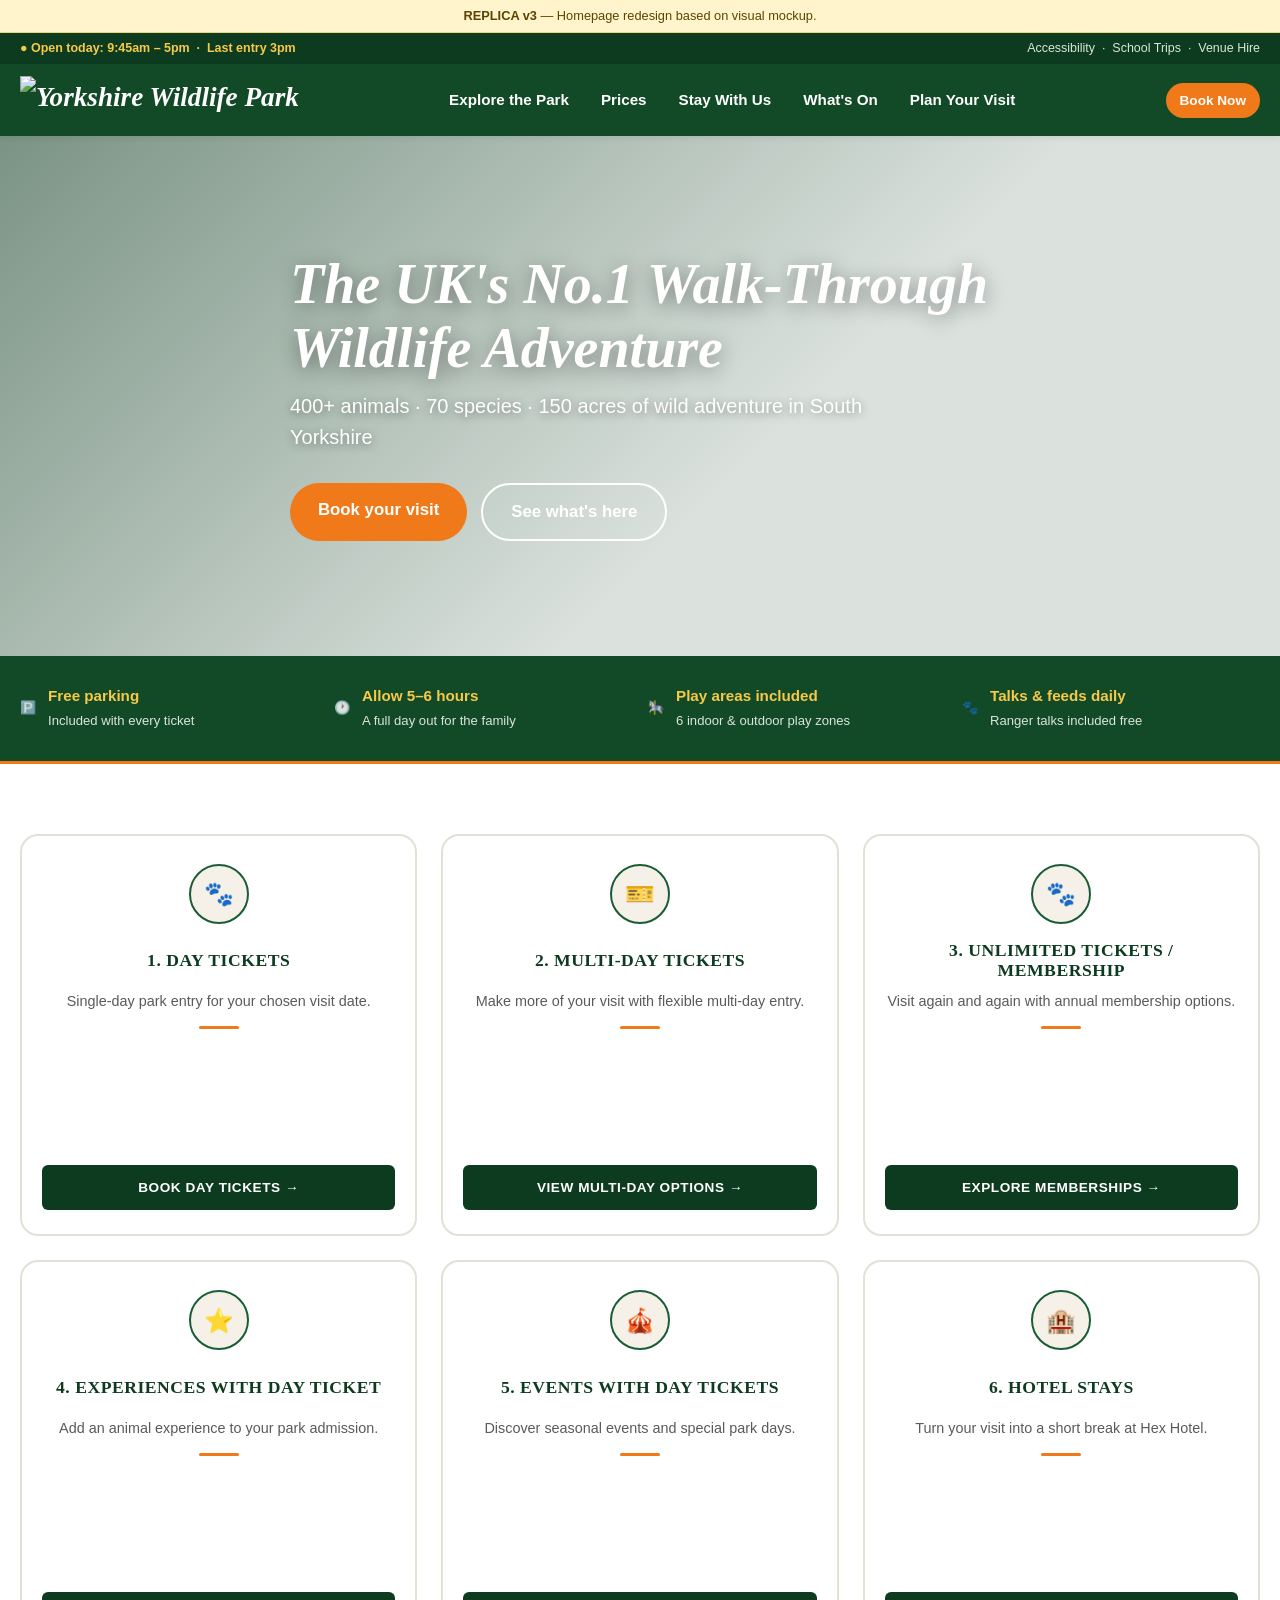
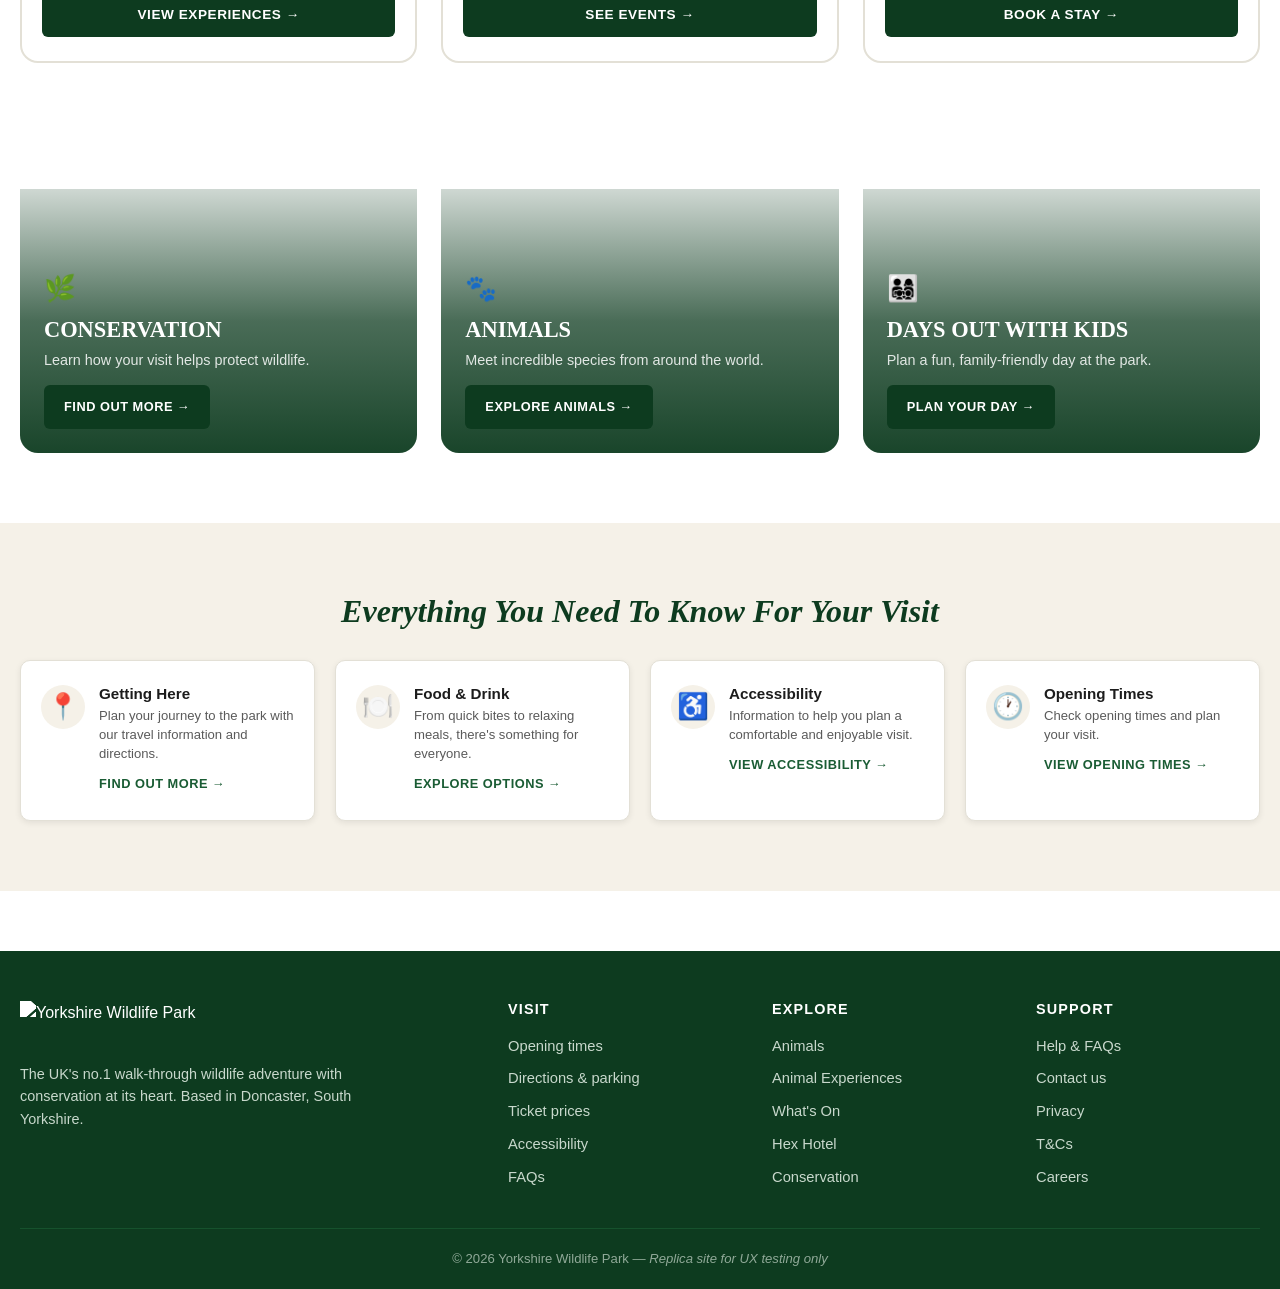
==== commit 7aa5d5cc: "Add files via upload" ====
--- a/index.html
+++ b/index.html
@@ -135,54 +135,6 @@
   </div>
 </section>
 
-<!-- ===== TESTIMONIALS BAR ===== -->
-<section class="testimonials">
-  <div class="container">
-    <div class="section-head">
-      <div class="eyebrow">What our visitors say</div>
-    </div>
-    <div class="testimonials-grid">
-
-      <div class="testimonial-card">
-        <div class="testimonial-stars">★★★★★</div>
-        <p class="testimonial-quote">"Absolutely incredible day out. The kids didn't want to leave! The polar bear reserve alone is worth the trip — we've never seen anything like it in the UK."</p>
-        <div class="testimonial-author">
-          <strong>Sarah M.</strong>
-          <span>Family of 4, visited April 2026</span>
-        </div>
-      </div>
-
-      <div class="testimonial-card">
-        <div class="testimonial-stars">★★★★★</div>
-        <p class="testimonial-quote">"We booked the giraffe experience as a surprise for my partner's birthday. Feeding them by hand with a keeper was genuinely magical. Already planning our next visit."</p>
-        <div class="testimonial-author">
-          <strong>James &amp; Priya T.</strong>
-          <span>Couple, visited March 2026</span>
-        </div>
-      </div>
-
-      <div class="testimonial-card">
-        <div class="testimonial-stars">★★★★★</div>
-        <p class="testimonial-quote">"We stayed overnight at the Hex Hotel and it made the whole trip so much more relaxed. Woke up, had breakfast, and were straight into the park. Brilliant for young kids."</p>
-        <div class="testimonial-author">
-          <strong>Rachel D.</strong>
-          <span>Family of 5, visited February 2026</span>
-        </div>
-      </div>
-
-      <div class="testimonial-card">
-        <div class="testimonial-stars">★★★★★</div>
-        <p class="testimonial-quote">"Better than any zoo I've been to. The animals have so much space and you can tell they're well looked after. The rescue lion enclosure had us in tears. A must-visit."</p>
-        <div class="testimonial-author">
-          <strong>Mark &amp; Linda W.</strong>
-          <span>Couple, visited January 2026</span>
-        </div>
-      </div>
-
-    </div>
-  </div>
-</section>
-
 <!-- ===== 3 FEATURE CARDS — Conservation, Animals, Days Out With Kids ===== -->
 <section class="content" style="padding-top:0;">
   <div class="container">
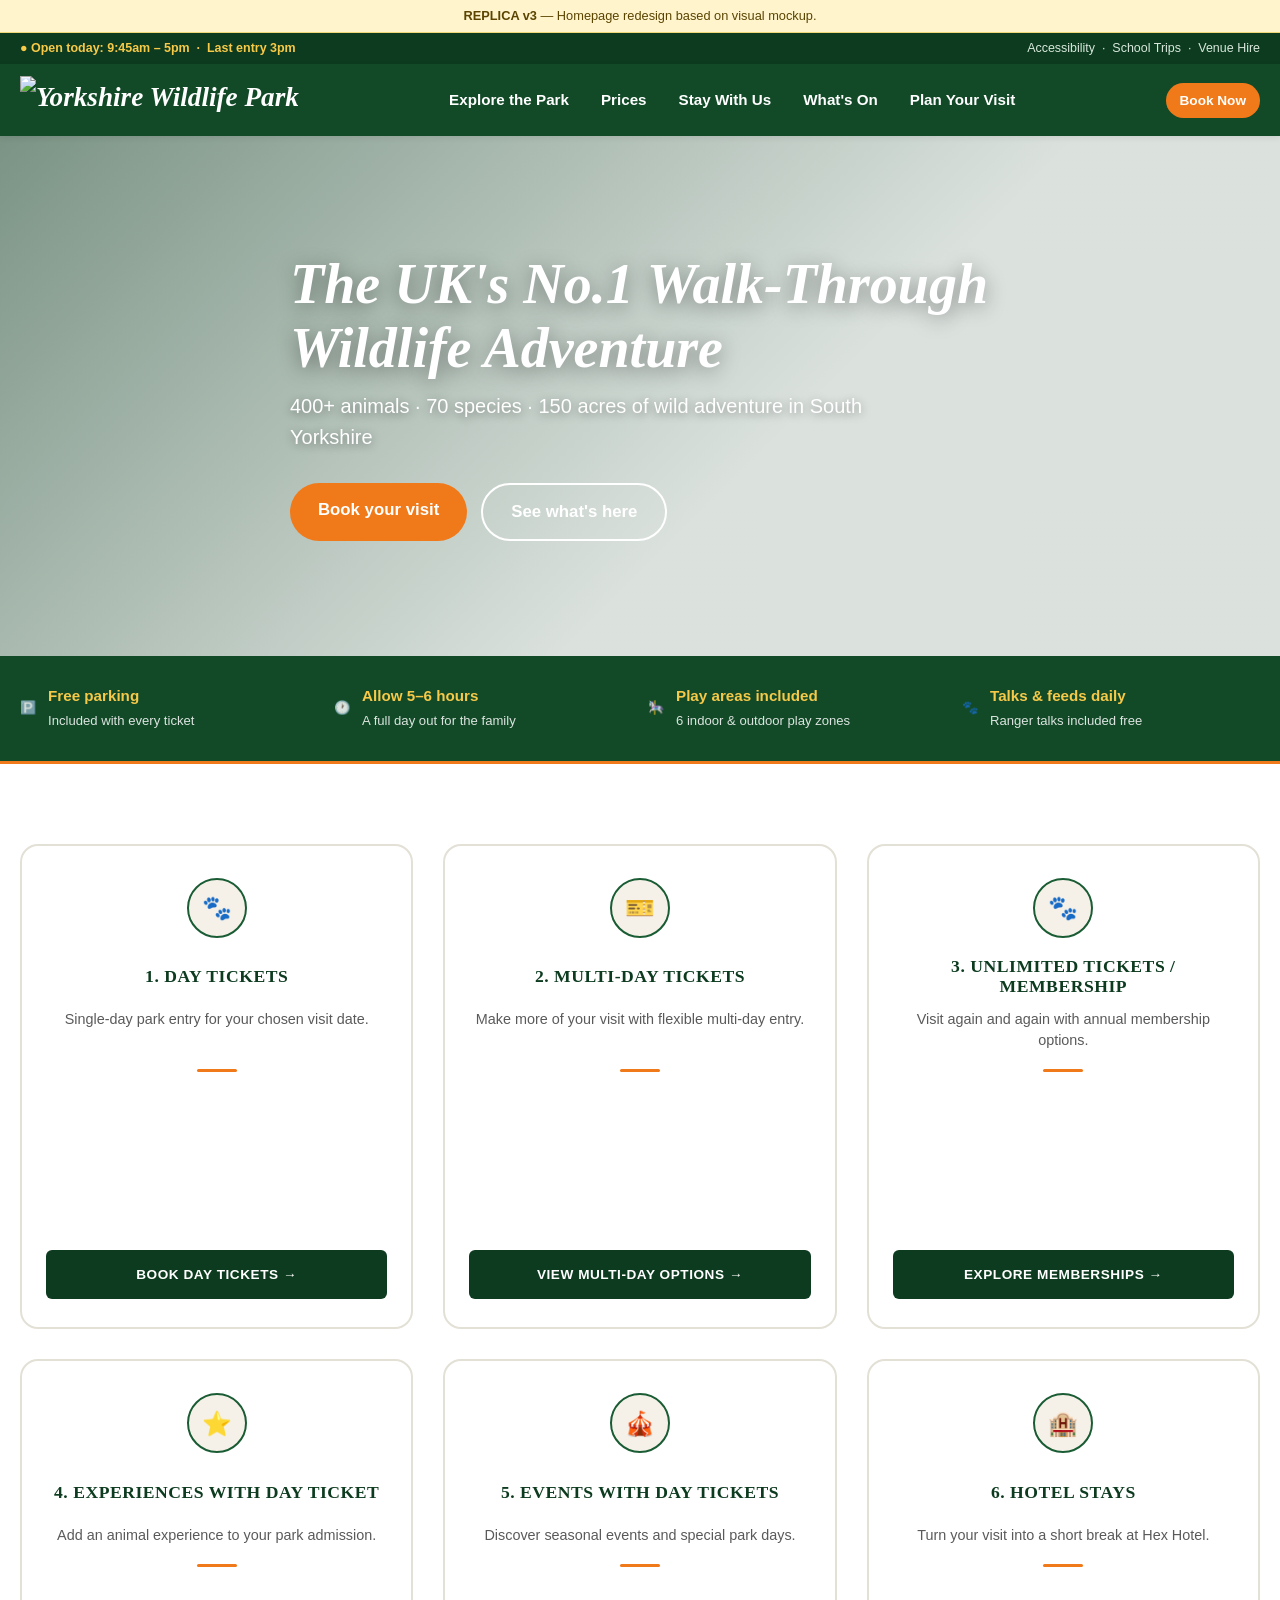
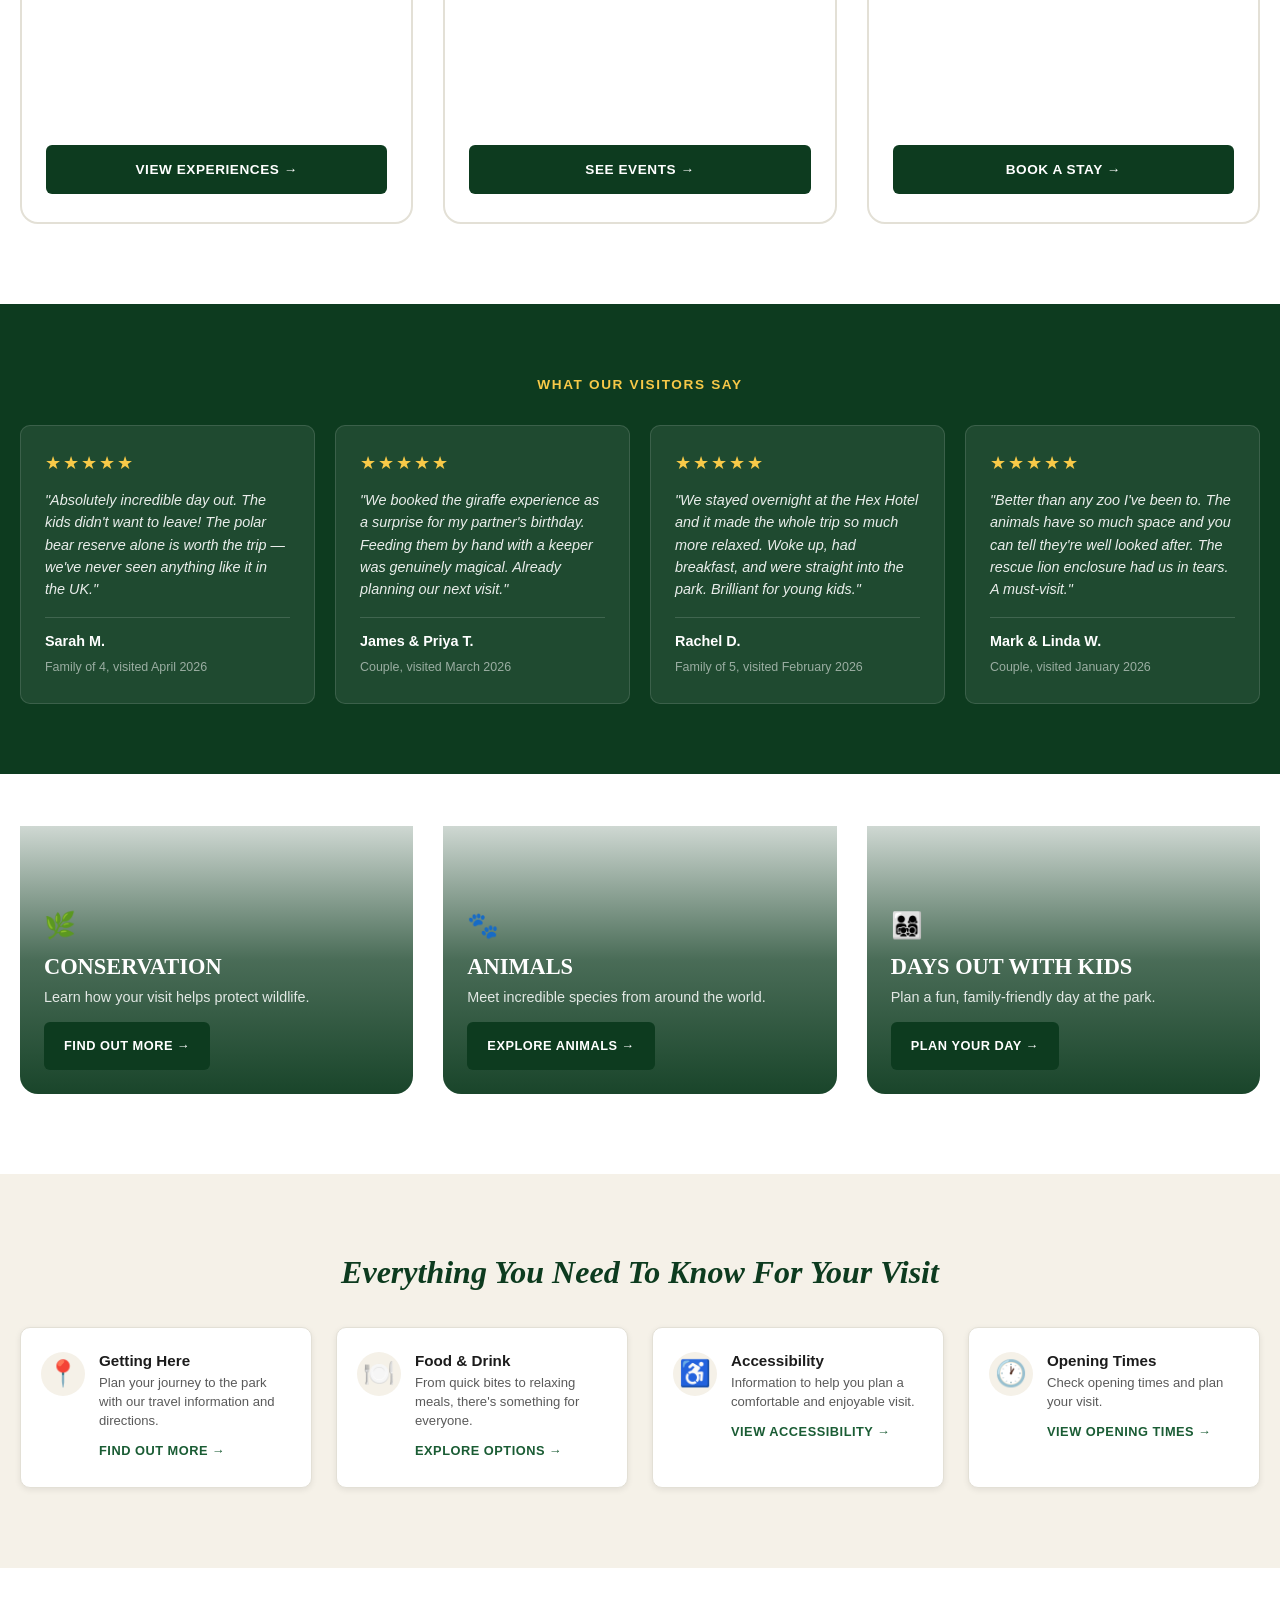
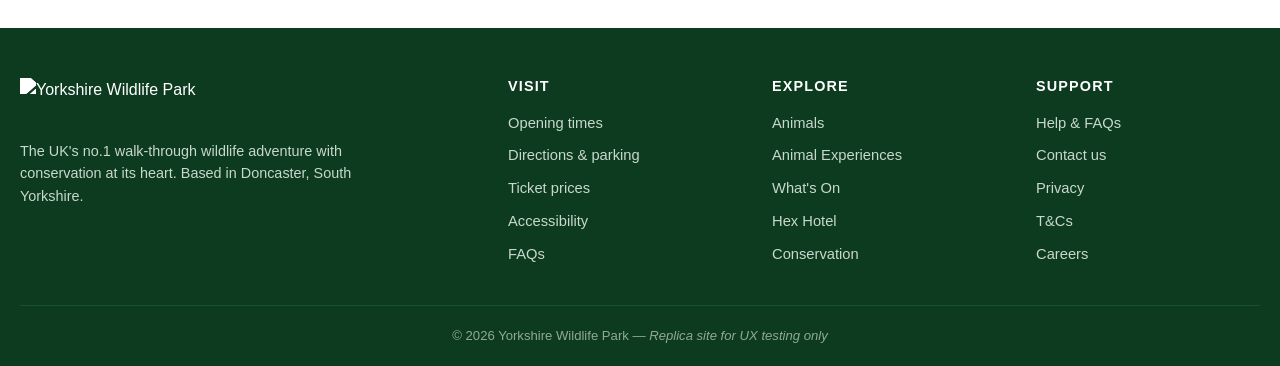
==== commit cb608931: "Add files via upload" ====
--- a/index.html
+++ b/index.html
@@ -135,6 +135,54 @@
   </div>
 </section>
 
+<!-- ===== TESTIMONIALS BAR ===== -->
+<section class="testimonials">
+  <div class="container">
+    <div class="section-head">
+      <div class="eyebrow">What our visitors say</div>
+    </div>
+    <div class="testimonials-grid">
+
+      <div class="testimonial-card">
+        <div class="testimonial-stars">★★★★★</div>
+        <p class="testimonial-quote">"Absolutely incredible day out. The kids didn't want to leave! The polar bear reserve alone is worth the trip — we've never seen anything like it in the UK."</p>
+        <div class="testimonial-author">
+          <strong>Sarah M.</strong>
+          <span>Family of 4, visited April 2026</span>
+        </div>
+      </div>
+
+      <div class="testimonial-card">
+        <div class="testimonial-stars">★★★★★</div>
+        <p class="testimonial-quote">"We booked the giraffe experience as a surprise for my partner's birthday. Feeding them by hand with a keeper was genuinely magical. Already planning our next visit."</p>
+        <div class="testimonial-author">
+          <strong>James &amp; Priya T.</strong>
+          <span>Couple, visited March 2026</span>
+        </div>
+      </div>
+
+      <div class="testimonial-card">
+        <div class="testimonial-stars">★★★★★</div>
+        <p class="testimonial-quote">"We stayed overnight at the Hex Hotel and it made the whole trip so much more relaxed. Woke up, had breakfast, and were straight into the park. Brilliant for young kids."</p>
+        <div class="testimonial-author">
+          <strong>Rachel D.</strong>
+          <span>Family of 5, visited February 2026</span>
+        </div>
+      </div>
+
+      <div class="testimonial-card">
+        <div class="testimonial-stars">★★★★★</div>
+        <p class="testimonial-quote">"Better than any zoo I've been to. The animals have so much space and you can tell they're well looked after. The rescue lion enclosure had us in tears. A must-visit."</p>
+        <div class="testimonial-author">
+          <strong>Mark &amp; Linda W.</strong>
+          <span>Couple, visited January 2026</span>
+        </div>
+      </div>
+
+    </div>
+  </div>
+</section>
+
 <!-- ===== 3 FEATURE CARDS — Conservation, Animals, Days Out With Kids ===== -->
 <section class="content" style="padding-top:0;">
   <div class="container">
--- a/css/styles.css
+++ b/css/styles.css
@@ -196,7 +196,7 @@
 .info-tile p { font-size: 0.9rem; opacity: 0.9; }
 
 /* ---------- Section ---------- */
-section.content { padding: 70px 0; }
+section.content { padding: 80px 0; }
 section.content.alt { background: var(--ywp-cream); }
 
 .section-head { text-align: center; max-width: 700px; margin: 0 auto 40px; }
@@ -622,7 +622,7 @@
 .booking-options-grid {
   display: grid;
   grid-template-columns: repeat(3, 1fr);
-  gap: 24px;
+  gap: 30px;
 }
 .booking-option-card {
   background: #fff;
@@ -641,7 +641,7 @@
 .bo-icon {
   width: 60px;
   height: 60px;
-  margin: 28px auto 14px;
+  margin: 32px auto 16px;
   background: var(--ywp-cream);
   border: 2px solid var(--ywp-green-700);
   border-radius: 50%;
@@ -658,7 +658,7 @@
   text-transform: uppercase;
   letter-spacing: 0.03em;
   color: var(--ywp-green-900);
-  margin: 0 20px 8px;
+  margin: 0 24px 10px;
   min-height: 2.6em;
   display: flex;
   align-items: center;
@@ -667,7 +667,7 @@
 .booking-option-card p {
   color: var(--ywp-muted);
   font-size: 0.9rem;
-  margin: 0 20px 14px;
+  margin: 0 24px 18px;
   line-height: 1.45;
   flex: 1;
 }
@@ -675,22 +675,22 @@
   width: 40px;
   height: 3px;
   background: var(--ywp-orange);
-  margin: 0 auto 16px;
+  margin: 0 auto 20px;
   border-radius: 2px;
 }
 .bo-img {
-  height: 120px;
+  height: 140px;
   background-size: cover;
   background-position: center;
-  margin: 0 20px;
+  margin: 0 24px;
   border-radius: var(--radius-md);
 }
 .bo-btn {
   display: block;
-  margin: auto 20px 24px;
+  margin: 18px 24px 28px;
   background: var(--ywp-green-900);
   color: #fff;
-  padding: 12px 20px;
+  padding: 14px 20px;
   border-radius: var(--radius-sm);
   font-weight: 700;
   font-size: 0.85rem;
@@ -708,7 +708,7 @@
 .feature-cards-grid {
   display: grid;
   grid-template-columns: repeat(3, 1fr);
-  gap: 24px;
+  gap: 30px;
 }
 .feature-card {
   position: relative;
@@ -771,12 +771,12 @@
   font-style: italic;
   font-size: clamp(1.4rem, 3vw, 2rem);
   color: var(--ywp-green-900);
-  margin-bottom: 30px;
+  margin-bottom: 36px;
 }
 .info-strip {
   display: grid;
   grid-template-columns: repeat(4, 1fr);
-  gap: 20px;
+  gap: 24px;
 }
 .info-strip-card {
   background: #fff;
@@ -829,7 +829,7 @@
 /* ---------- Testimonials ---------- */
 .testimonials {
   background: var(--ywp-green-900);
-  padding: 60px 0;
+  padding: 70px 0;
   color: #fff;
 }
 .testimonials .section-head {
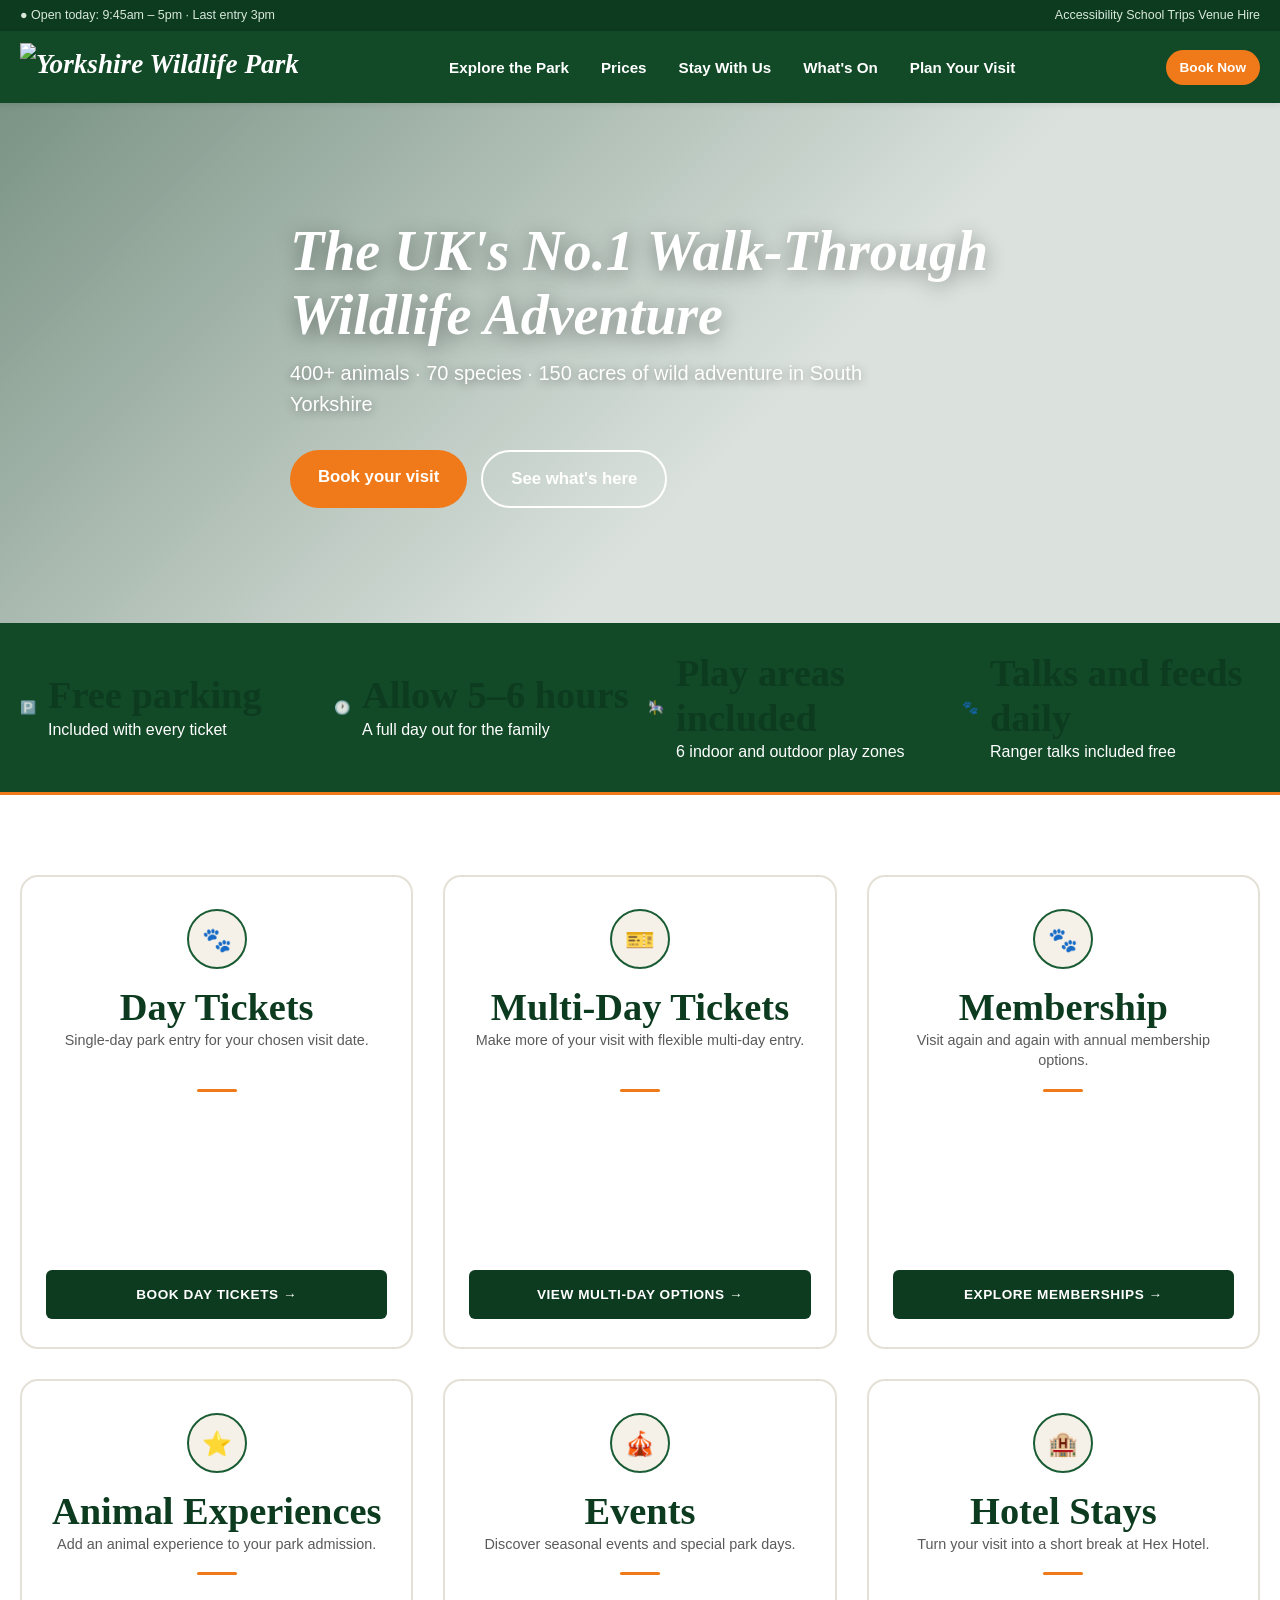
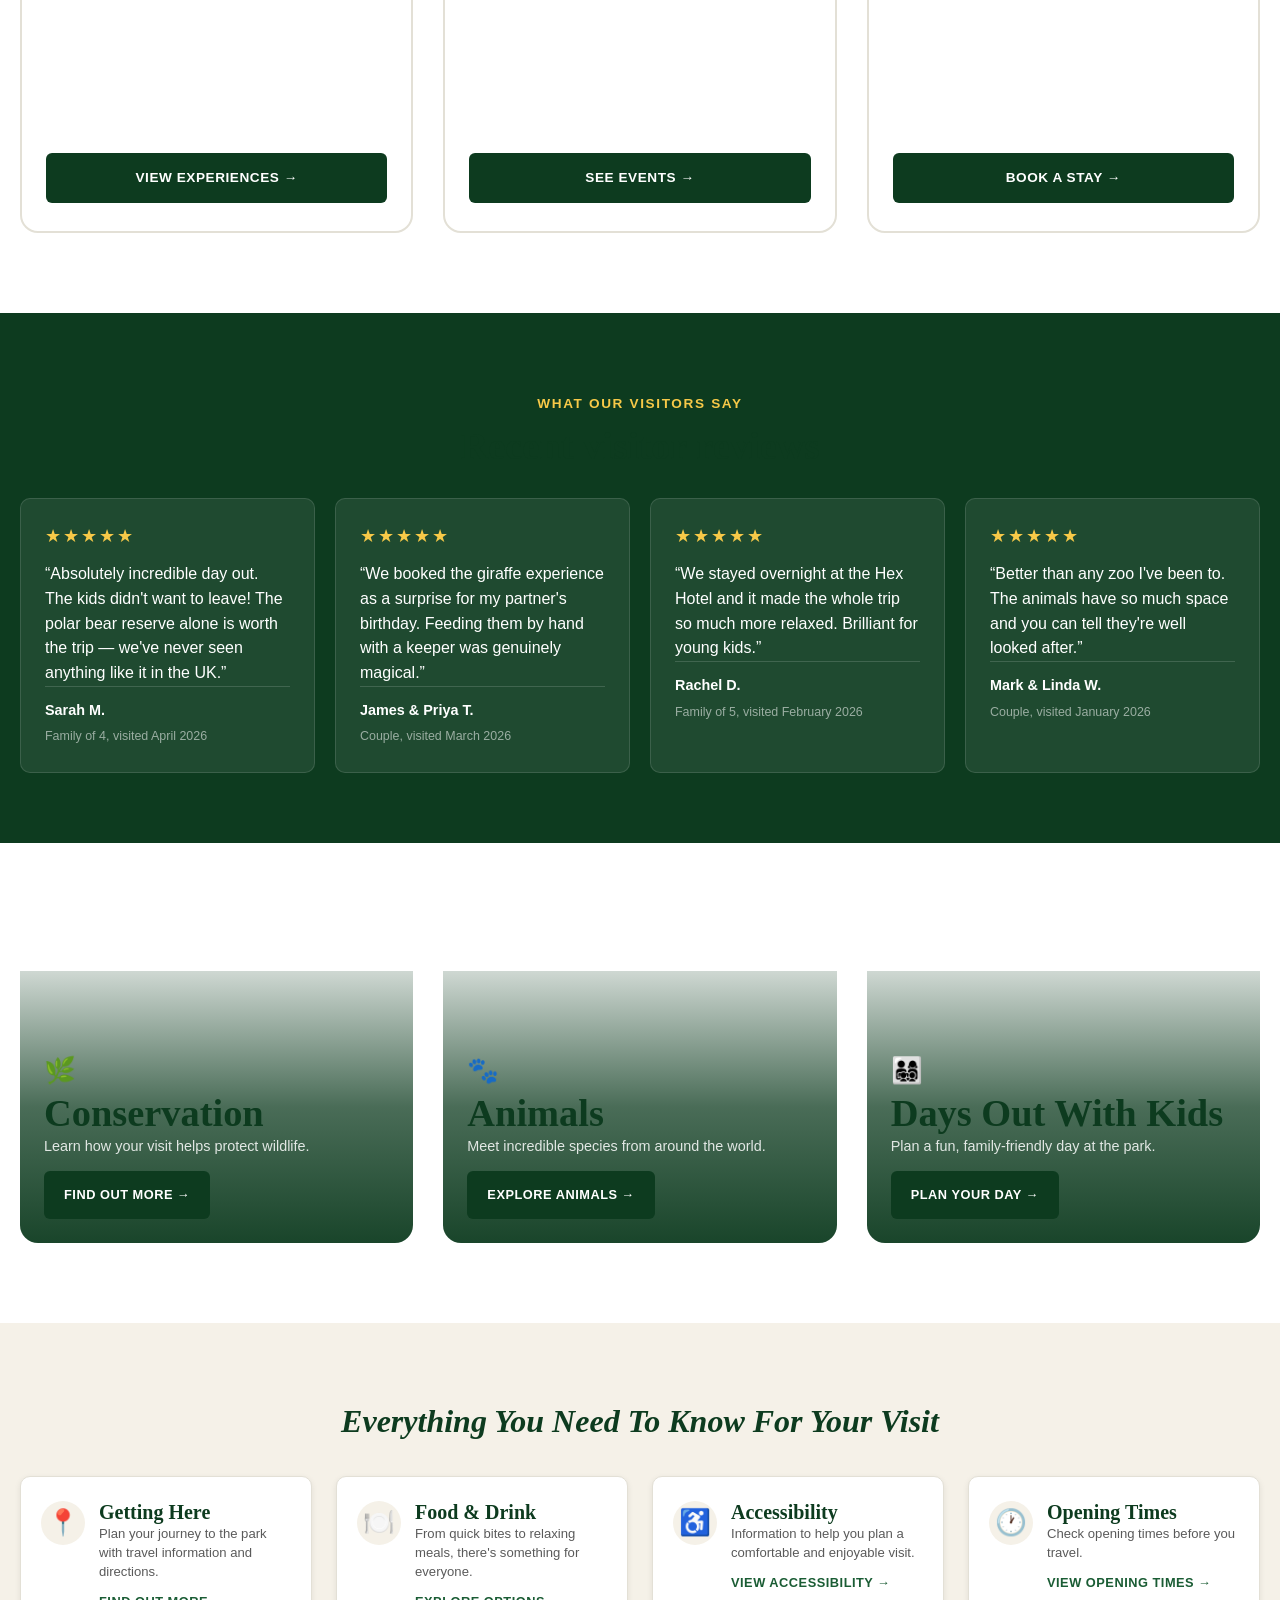
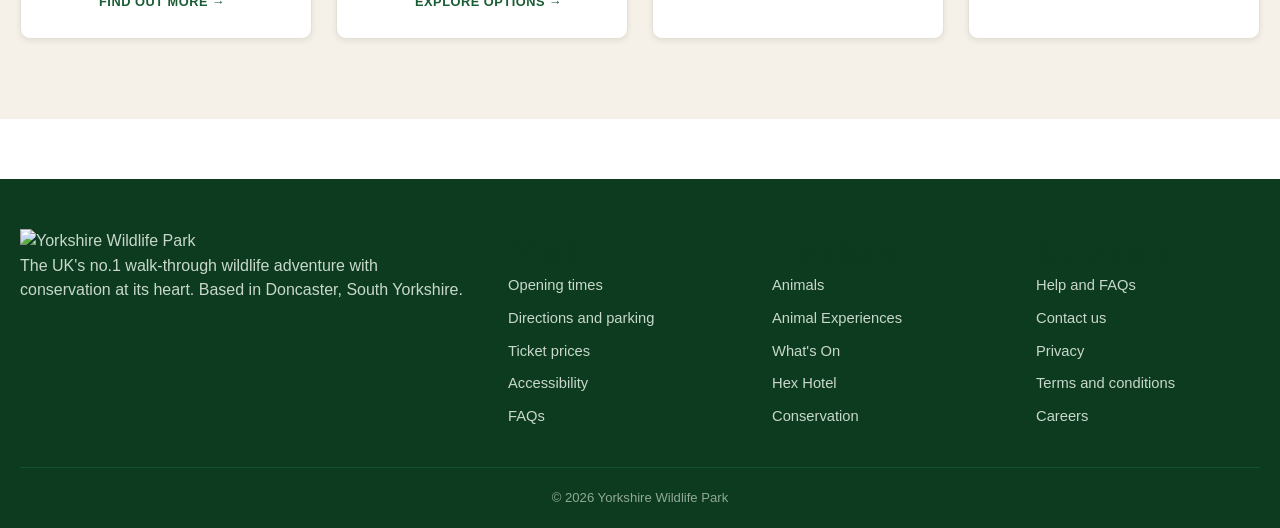
==== commit 21c649e6: "Update index.html" ====
--- a/index.html
+++ b/index.html
@@ -1,288 +1,401 @@
 <!doctype html>
 <html lang="en">
 <head>
-<meta charset="utf-8">
-<meta name="viewport" content="width=device-width,initial-scale=1">
-<title>Yorkshire Wildlife Park — Replica</title>
-<link rel="stylesheet" href="css/styles.css">
+  <meta charset="utf-8">
+  <meta name="viewport" content="width=device-width, initial-scale=1">
+  <title>Yorkshire Wildlife Park</title>
+  <link rel="stylesheet" href="css/styles.css">
 </head>
+
 <body>
-
-<div class="replica-banner"><strong>REPLICA v3</strong> — Homepage redesign based on visual mockup.</div>
-
-<div class="top-strip">
-  <div class="container">
-    <span class="open-now">● Open today: 9:45am – 5pm &nbsp;·&nbsp; Last entry 3pm</span>
-    <span>
-      <a href="#">Accessibility</a> &nbsp;·&nbsp;
-      <a href="#">School Trips</a> &nbsp;·&nbsp;
-      <a href="#">Venue Hire</a>
-    </span>
-  </div>
-</div>
-
-<header class="site-header">
-  <div class="container">
-    <a href="index.html" class="logo">
-      <img src="https://www.yorkshirewildlifepark.com/media/x43p1ox4/ywp-primary-logo.svg" alt="Yorkshire Wildlife Park" class="logo-img">
-    </a>
-    <nav class="main-nav" id="main-nav">
-      <a href="explore.html">Explore the Park</a>
-      <a href="tickets.html">Prices</a>
-      <a href="short-breaks.html">Stay With Us</a>
-      <a href="#">What's On</a>
-      <a href="plan.html">Plan Your Visit</a>
-    </nav>
-    <a href="booking.html" class="btn btn-primary btn-sm">Book Now</a>
-    <button class="mobile-toggle" aria-label="Menu" onclick="document.getElementById('main-nav').classList.toggle('open')">☰</button>
-  </div>
-</header>
-
-<!-- ===== HERO — kept from v2 ===== -->
-<section class="hero">
-  <div class="container">
-    <h1>The UK's No.1 Walk-Through Wildlife Adventure</h1>
-    <p class="tagline">400+ animals · 70 species · 150 acres of wild adventure in South Yorkshire</p>
-    <div class="hero-ctas">
-      <a href="booking.html" class="btn btn-primary btn-lg">Book your visit</a>
-      <a href="explore.html" class="btn btn-ghost btn-lg">See what's here</a>
+  <div class="top-strip">
+    <div class="container">
+      <p class="opening-times">
+        <span aria-hidden="true">●</span>
+        Open today: 9:45am – 5pm · Last entry 3pm
+      </p>
+
+      <nav class="utility-nav" aria-label="Useful links">
+        <a href="#">Accessibility</a>
+        <a href="#">School Trips</a>
+        <a href="#">Venue Hire</a>
+      </nav>
     </div>
   </div>
-</section>
-
-<!-- ===== KEY FACTS BAR — kept from v2 ===== -->
-<section class="key-facts">
-  <div class="container">
-    <div class="fact">
-      <span class="fact-icon">🅿️</span>
-      <div><strong>Free parking</strong><span>Included with every ticket</span></div>
+
+  <header class="site-header">
+    <div class="container header-inner">
+      <a href="index.html" class="logo" aria-label="Yorkshire Wildlife Park home">
+        <img
+          src="https://www.yorkshirewildlifepark.com/media/x43p1ox4/ywp-primary-logo.svg"
+          alt="Yorkshire Wildlife Park"
+          class="logo-img"
+        >
+      </a>
+
+      <nav class="main-nav" id="main-nav" aria-label="Main navigation">
+        <a href="explore.html">Explore the Park</a>
+        <a href="tickets.html">Prices</a>
+        <a href="short-breaks.html">Stay With Us</a>
+        <a href="#">What's On</a>
+        <a href="plan.html">Plan Your Visit</a>
+      </nav>
+
+      <a href="booking.html" class="btn btn-primary btn-sm">Book Now</a>
+
+      <button
+        class="mobile-toggle"
+        type="button"
+        aria-label="Open menu"
+        aria-controls="main-nav"
+        aria-expanded="false"
+      >
+        ☰
+      </button>
     </div>
-    <div class="fact">
-      <span class="fact-icon">🕐</span>
-      <div><strong>Allow 5–6 hours</strong><span>A full day out for the family</span></div>
+  </header>
+
+  <main>
+    <section class="hero">
+      <div class="container">
+        <h1>The UK's No.1 Walk-Through Wildlife Adventure</h1>
+        <p class="tagline">
+          400+ animals · 70 species · 150 acres of wild adventure in South Yorkshire
+        </p>
+
+        <div class="hero-ctas">
+          <a href="booking.html" class="btn btn-primary btn-lg">Book your visit</a>
+          <a href="explore.html" class="btn btn-ghost btn-lg">See what's here</a>
+        </div>
+      </div>
+    </section>
+
+    <section class="key-facts" aria-label="Visitor information">
+      <div class="container">
+        <article class="fact">
+          <span class="fact-icon" aria-hidden="true">🅿️</span>
+          <div>
+            <h2>Free parking</h2>
+            <p>Included with every ticket</p>
+          </div>
+        </article>
+
+        <article class="fact">
+          <span class="fact-icon" aria-hidden="true">🕐</span>
+          <div>
+            <h2>Allow 5–6 hours</h2>
+            <p>A full day out for the family</p>
+          </div>
+        </article>
+
+        <article class="fact">
+          <span class="fact-icon" aria-hidden="true">🎠</span>
+          <div>
+            <h2>Play areas included</h2>
+            <p>6 indoor and outdoor play zones</p>
+          </div>
+        </article>
+
+        <article class="fact">
+          <span class="fact-icon" aria-hidden="true">🐾</span>
+          <div>
+            <h2>Talks and feeds daily</h2>
+            <p>Ranger talks included free</p>
+          </div>
+        </article>
+      </div>
+    </section>
+
+    <section class="content booking-options">
+      <div class="container">
+        <div class="booking-options-grid">
+          <article class="booking-option-card">
+            <div class="bo-icon" aria-hidden="true">🐾</div>
+            <h2>Day Tickets</h2>
+            <p>Single-day park entry for your chosen visit date.</p>
+            <div class="bo-divider"></div>
+            <div
+              class="bo-img"
+              style="background-image: url('https://www.yorkshirewildlifepark.com/media/s0nf1svi/better-vista.jpg');"
+              role="img"
+              aria-label="View across Yorkshire Wildlife Park"
+            ></div>
+            <a href="booking.html" class="btn bo-btn">Book Day Tickets →</a>
+          </article>
+
+          <article class="booking-option-card">
+            <div class="bo-icon" aria-hidden="true">🎫</div>
+            <h2>Multi-Day Tickets</h2>
+            <p>Make more of your visit with flexible multi-day entry.</p>
+            <div class="bo-divider"></div>
+            <div
+              class="bo-img"
+              style="background-image: url('https://www.yorkshirewildlifepark.com/media/0mpiyele/family-entering-ywp.jpg');"
+              role="img"
+              aria-label="Family entering Yorkshire Wildlife Park"
+            ></div>
+            <a href="booking.html" class="btn bo-btn">View Multi-Day Options →</a>
+          </article>
+
+          <article class="booking-option-card">
+            <div class="bo-icon" aria-hidden="true">🐾</div>
+            <h2>Membership</h2>
+            <p>Visit again and again with annual membership options.</p>
+            <div class="bo-divider"></div>
+            <div
+              class="bo-img"
+              style="background-image: url('https://www.yorkshirewildlifepark.com/media/ey4ndnwn/dsc04954-2.jpg');"
+              role="img"
+              aria-label="Visitors at Yorkshire Wildlife Park"
+            ></div>
+            <a href="#" class="btn bo-btn">Explore Memberships →</a>
+          </article>
+
+          <article class="booking-option-card">
+            <div class="bo-icon" aria-hidden="true">⭐</div>
+            <h2>Animal Experiences</h2>
+            <p>Add an animal experience to your park admission.</p>
+            <div class="bo-divider"></div>
+            <div
+              class="bo-img"
+              style="background-image: url('https://www.yorkshirewildlifepark.com/media/tj0fab3y/ywp-images-3207.jpg');"
+              role="img"
+              aria-label="Animal experience at Yorkshire Wildlife Park"
+            ></div>
+            <a href="experiences.html" class="btn bo-btn">View Experiences →</a>
+          </article>
+
+          <article class="booking-option-card">
+            <div class="bo-icon" aria-hidden="true">🎪</div>
+            <h2>Events</h2>
+            <p>Discover seasonal events and special park days.</p>
+            <div class="bo-divider"></div>
+            <div
+              class="bo-img"
+              style="background-image: url('https://www.yorkshirewildlifepark.com/media/ktldeo01/wild-live-2026-background.jpg');"
+              role="img"
+              aria-label="Live event at Yorkshire Wildlife Park"
+            ></div>
+            <a href="#" class="btn bo-btn">See Events →</a>
+          </article>
+
+          <article class="booking-option-card">
+            <div class="bo-icon" aria-hidden="true">🏨</div>
+            <h2>Hotel Stays</h2>
+            <p>Turn your visit into a short break at Hex Hotel.</p>
+            <div class="bo-divider"></div>
+            <div
+              class="bo-img"
+              style="background-image: url('https://www.yorkshirewildlifepark.com/media/pyknnd5c/dsc_3728-hex-wildlife.jpg');"
+              role="img"
+              aria-label="Hex Hotel at Yorkshire Wildlife Park"
+            ></div>
+            <a href="short-breaks.html" class="btn bo-btn">Book A Stay →</a>
+          </article>
+        </div>
+      </div>
+    </section>
+
+    <section class="testimonials">
+      <div class="container">
+        <header class="section-head">
+          <p class="eyebrow">What our visitors say</p>
+          <h2>Recent visitor reviews</h2>
+        </header>
+
+        <div class="testimonials-grid">
+          <article class="testimonial-card">
+            <div class="testimonial-stars" aria-label="5 out of 5 stars">★★★★★</div>
+            <blockquote>
+              “Absolutely incredible day out. The kids didn't want to leave! The polar bear reserve alone is worth the trip — we've never seen anything like it in the UK.”
+            </blockquote>
+            <p class="testimonial-author">
+              <strong>Sarah M.</strong>
+              <span>Family of 4, visited April 2026</span>
+            </p>
+          </article>
+
+          <article class="testimonial-card">
+            <div class="testimonial-stars" aria-label="5 out of 5 stars">★★★★★</div>
+            <blockquote>
+              “We booked the giraffe experience as a surprise for my partner's birthday. Feeding them by hand with a keeper was genuinely magical.”
+            </blockquote>
+            <p class="testimonial-author">
+              <strong>James &amp; Priya T.</strong>
+              <span>Couple, visited March 2026</span>
+            </p>
+          </article>
+
+          <article class="testimonial-card">
+            <div class="testimonial-stars" aria-label="5 out of 5 stars">★★★★★</div>
+            <blockquote>
+              “We stayed overnight at the Hex Hotel and it made the whole trip so much more relaxed. Brilliant for young kids.”
+            </blockquote>
+            <p class="testimonial-author">
+              <strong>Rachel D.</strong>
+              <span>Family of 5, visited February 2026</span>
+            </p>
+          </article>
+
+          <article class="testimonial-card">
+            <div class="testimonial-stars" aria-label="5 out of 5 stars">★★★★★</div>
+            <blockquote>
+              “Better than any zoo I've been to. The animals have so much space and you can tell they're well looked after.”
+            </blockquote>
+            <p class="testimonial-author">
+              <strong>Mark &amp; Linda W.</strong>
+              <span>Couple, visited January 2026</span>
+            </p>
+          </article>
+        </div>
+      </div>
+    </section>
+
+    <section class="content highlights">
+      <div class="container">
+        <div class="feature-cards-grid">
+          <a href="#" class="feature-card">
+            <div
+              class="feature-card-bg"
+              style="background-image: url('https://www.yorkshirewildlifepark.com/media/1afbctds/2023-project-polar-1-dr-ywp-13.jpg');"
+            ></div>
+            <div class="feature-card-overlay">
+              <span class="feature-card-icon" aria-hidden="true">🌿</span>
+              <h2>Conservation</h2>
+              <p>Learn how your visit helps protect wildlife.</p>
+              <span class="btn bo-btn">Find Out More →</span>
+            </div>
+          </a>
+
+          <a href="explore.html" class="feature-card">
+            <div
+              class="feature-card-bg"
+              style="background-image: url('https://www.yorkshirewildlifepark.com/media/mmroe2hb/2025-land-of-the-tiger-altai-dr-ywp-78.jpg');"
+            ></div>
+            <div class="feature-card-overlay">
+              <span class="feature-card-icon" aria-hidden="true">🐾</span>
+              <h2>Animals</h2>
+              <p>Meet incredible species from around the world.</p>
+              <span class="btn bo-btn">Explore Animals →</span>
+            </div>
+          </a>
+
+          <a href="plan.html" class="feature-card">
+            <div
+              class="feature-card-bg"
+              style="background-image: url('https://www.yorkshirewildlifepark.com/media/px0isaks/oasis-adventure-play-zip-wire.jpg');"
+            ></div>
+            <div class="feature-card-overlay">
+              <span class="feature-card-icon" aria-hidden="true">👨‍👩‍👧‍👦</span>
+              <h2>Days Out With Kids</h2>
+              <p>Plan a fun, family-friendly day at the park.</p>
+              <span class="btn bo-btn">Plan Your Day →</span>
+            </div>
+          </a>
+        </div>
+      </div>
+    </section>
+
+    <section class="content alt visit-info">
+      <div class="container">
+        <h2 class="info-strip-title">Everything You Need To Know For Your Visit</h2>
+
+        <div class="info-strip">
+          <a href="plan.html" class="info-strip-card">
+            <span class="info-strip-icon" aria-hidden="true">📍</span>
+            <div>
+              <h3>Getting Here</h3>
+              <p>Plan your journey to the park with travel information and directions.</p>
+              <span class="info-strip-link">Find Out More →</span>
+            </div>
+          </a>
+
+          <a href="plan.html" class="info-strip-card">
+            <span class="info-strip-icon" aria-hidden="true">🍽️</span>
+            <div>
+              <h3>Food &amp; Drink</h3>
+              <p>From quick bites to relaxing meals, there's something for everyone.</p>
+              <span class="info-strip-link">Explore Options →</span>
+            </div>
+          </a>
+
+          <a href="plan.html" class="info-strip-card">
+            <span class="info-strip-icon" aria-hidden="true">♿</span>
+            <div>
+              <h3>Accessibility</h3>
+              <p>Information to help you plan a comfortable and enjoyable visit.</p>
+              <span class="info-strip-link">View Accessibility →</span>
+            </div>
+          </a>
+
+          <a href="plan.html" class="info-strip-card">
+            <span class="info-strip-icon" aria-hidden="true">🕐</span>
+            <div>
+              <h3>Opening Times</h3>
+              <p>Check opening times before you travel.</p>
+              <span class="info-strip-link">View Opening Times →</span>
+            </div>
+          </a>
+        </div>
+      </div>
+    </section>
+  </main>
+
+  <footer class="site-footer">
+    <div class="container">
+      <div class="footer-grid">
+        <div class="footer-about">
+          <img
+            src="https://www.yorkshirewildlifepark.com/media/x43p1ox4/ywp-primary-logo.svg"
+            alt="Yorkshire Wildlife Park"
+            class="footer-logo"
+          >
+          <p>
+            The UK's no.1 walk-through wildlife adventure with conservation at its heart.
+            Based in Doncaster, South Yorkshire.
+          </p>
+        </div>
+
+        <nav aria-label="Visit links">
+          <h2>Visit</h2>
+          <ul>
+            <li><a href="plan.html">Opening times</a></li>
+            <li><a href="plan.html">Directions and parking</a></li>
+            <li><a href="tickets.html">Ticket prices</a></li>
+            <li><a href="plan.html">Accessibility</a></li>
+            <li><a href="#">FAQs</a></li>
+          </ul>
+        </nav>
+
+        <nav aria-label="Explore links">
+          <h2>Explore</h2>
+          <ul>
+            <li><a href="explore.html">Animals</a></li>
+            <li><a href="experiences.html">Animal Experiences</a></li>
+            <li><a href="#">What's On</a></li>
+            <li><a href="short-breaks.html">Hex Hotel</a></li>
+            <li><a href="#">Conservation</a></li>
+          </ul>
+        </nav>
+
+        <nav aria-label="Support links">
+          <h2>Support</h2>
+          <ul>
+            <li><a href="#">Help and FAQs</a></li>
+            <li><a href="#">Contact us</a></li>
+            <li><a href="#">Privacy</a></li>
+            <li><a href="#">Terms and conditions</a></li>
+            <li><a href="#">Careers</a></li>
+          </ul>
+        </nav>
+      </div>
+
+      <p class="copyright">
+        © 2026 Yorkshire Wildlife Park
+      </p>
     </div>
-    <div class="fact">
-      <span class="fact-icon">🎠</span>
-      <div><strong>Play areas included</strong><span>6 indoor &amp; outdoor play zones</span></div>
-    </div>
-    <div class="fact">
-      <span class="fact-icon">🐾</span>
-      <div><strong>Talks &amp; feeds daily</strong><span>Ranger talks included free</span></div>
-    </div>
-  </div>
-</section>
-
-<!-- ===== 6 BOOKING OPTION CARDS — from mockup ===== -->
-<section class="content">
-  <div class="container">
-    <div class="booking-options-grid">
-
-      <div class="booking-option-card">
-        <div class="bo-icon">🐾</div>
-        <h3>1. Day Tickets</h3>
-        <p>Single-day park entry for your chosen visit date.</p>
-        <div class="bo-divider"></div>
-        <div class="bo-img" style="background-image:url('https://www.yorkshirewildlifepark.com/media/s0nf1svi/better-vista.jpg');"></div>
-        <a href="booking.html" class="btn bo-btn">Book Day Tickets →</a>
-      </div>
-
-      <div class="booking-option-card">
-        <div class="bo-icon">🎫</div>
-        <h3>2. Multi-Day Tickets</h3>
-        <p>Make more of your visit with flexible multi-day entry.</p>
-        <div class="bo-divider"></div>
-        <div class="bo-img" style="background-image:url('https://www.yorkshirewildlifepark.com/media/0mpiyele/family-entering-ywp.jpg');"></div>
-        <a href="booking.html" class="btn bo-btn">View Multi-Day Options →</a>
-      </div>
-
-      <div class="booking-option-card">
-        <div class="bo-icon">🐾</div>
-        <h3>3. Unlimited Tickets / Membership</h3>
-        <p>Visit again and again with annual membership options.</p>
-        <div class="bo-divider"></div>
-        <div class="bo-img" style="background-image:url('https://www.yorkshirewildlifepark.com/media/ey4ndnwn/dsc04954-2.jpg');"></div>
-        <a href="#" class="btn bo-btn">Explore Memberships →</a>
-      </div>
-
-      <div class="booking-option-card">
-        <div class="bo-icon">⭐</div>
-        <h3>4. Experiences With Day Ticket</h3>
-        <p>Add an animal experience to your park admission.</p>
-        <div class="bo-divider"></div>
-        <div class="bo-img" style="background-image:url('https://www.yorkshirewildlifepark.com/media/tj0fab3y/ywp-images-3207.jpg');"></div>
-        <a href="experiences.html" class="btn bo-btn">View Experiences →</a>
-      </div>
-
-      <div class="booking-option-card">
-        <div class="bo-icon">🎪</div>
-        <h3>5. Events With Day Tickets</h3>
-        <p>Discover seasonal events and special park days.</p>
-        <div class="bo-divider"></div>
-        <div class="bo-img" style="background-image:url('https://www.yorkshirewildlifepark.com/media/ktldeo01/wild-live-2026-background.jpg');"></div>
-        <a href="#" class="btn bo-btn">See Events →</a>
-      </div>
-
-      <div class="booking-option-card">
-        <div class="bo-icon">🏨</div>
-        <h3>6. Hotel Stays</h3>
-        <p>Turn your visit into a short break at Hex Hotel.</p>
-        <div class="bo-divider"></div>
-        <div class="bo-img" style="background-image:url('https://www.yorkshirewildlifepark.com/media/pyknnd5c/dsc_3728-hex-wildlife.jpg');"></div>
-        <a href="short-breaks.html" class="btn bo-btn">Book A Stay →</a>
-      </div>
-
-    </div>
-  </div>
-</section>
-
-<!-- ===== TESTIMONIALS BAR ===== -->
-<section class="testimonials">
-  <div class="container">
-    <div class="section-head">
-      <div class="eyebrow">What our visitors say</div>
-    </div>
-    <div class="testimonials-grid">
-
-      <div class="testimonial-card">
-        <div class="testimonial-stars">★★★★★</div>
-        <p class="testimonial-quote">"Absolutely incredible day out. The kids didn't want to leave! The polar bear reserve alone is worth the trip — we've never seen anything like it in the UK."</p>
-        <div class="testimonial-author">
-          <strong>Sarah M.</strong>
-          <span>Family of 4, visited April 2026</span>
-        </div>
-      </div>
-
-      <div class="testimonial-card">
-        <div class="testimonial-stars">★★★★★</div>
-        <p class="testimonial-quote">"We booked the giraffe experience as a surprise for my partner's birthday. Feeding them by hand with a keeper was genuinely magical. Already planning our next visit."</p>
-        <div class="testimonial-author">
-          <strong>James &amp; Priya T.</strong>
-          <span>Couple, visited March 2026</span>
-        </div>
-      </div>
-
-      <div class="testimonial-card">
-        <div class="testimonial-stars">★★★★★</div>
-        <p class="testimonial-quote">"We stayed overnight at the Hex Hotel and it made the whole trip so much more relaxed. Woke up, had breakfast, and were straight into the park. Brilliant for young kids."</p>
-        <div class="testimonial-author">
-          <strong>Rachel D.</strong>
-          <span>Family of 5, visited February 2026</span>
-        </div>
-      </div>
-
-      <div class="testimonial-card">
-        <div class="testimonial-stars">★★★★★</div>
-        <p class="testimonial-quote">"Better than any zoo I've been to. The animals have so much space and you can tell they're well looked after. The rescue lion enclosure had us in tears. A must-visit."</p>
-        <div class="testimonial-author">
-          <strong>Mark &amp; Linda W.</strong>
-          <span>Couple, visited January 2026</span>
-        </div>
-      </div>
-
-    </div>
-  </div>
-</section>
-
-<!-- ===== 3 FEATURE CARDS — Conservation, Animals, Days Out With Kids ===== -->
-<section class="content" style="padding-top:0;">
-  <div class="container">
-    <div class="feature-cards-grid">
-
-      <a href="#" class="feature-card">
-        <div class="feature-card-bg" style="background-image:url('https://www.yorkshirewildlifepark.com/media/1afbctds/2023-project-polar-1-dr-ywp-13.jpg');"></div>
-        <div class="feature-card-overlay">
-          <div class="feature-card-icon">🌿</div>
-          <h3>Conservation</h3>
-          <p>Learn how your visit helps protect wildlife.</p>
-          <span class="btn bo-btn">Find Out More →</span>
-        </div>
-      </a>
-
-      <a href="explore.html" class="feature-card">
-        <div class="feature-card-bg" style="background-image:url('https://www.yorkshirewildlifepark.com/media/mmroe2hb/2025-land-of-the-tiger-altai-dr-ywp-78.jpg');"></div>
-        <div class="feature-card-overlay">
-          <div class="feature-card-icon">🐾</div>
-          <h3>Animals</h3>
-          <p>Meet incredible species from around the world.</p>
-          <span class="btn bo-btn">Explore Animals →</span>
-        </div>
-      </a>
-
-      <a href="plan.html" class="feature-card">
-        <div class="feature-card-bg" style="background-image:url('https://www.yorkshirewildlifepark.com/media/px0isaks/oasis-adventure-play-zip-wire.jpg');"></div>
-        <div class="feature-card-overlay">
-          <div class="feature-card-icon">👨‍👩‍👧‍👦</div>
-          <h3>Days Out With Kids</h3>
-          <p>Plan a fun, family-friendly day at the park.</p>
-          <span class="btn bo-btn">Plan Your Day →</span>
-        </div>
-      </a>
-
-    </div>
-  </div>
-</section>
-
-<!-- ===== EVERYTHING YOU NEED TO KNOW — info strip ===== -->
-<section class="content alt">
-  <div class="container">
-    <h2 class="info-strip-title">Everything You Need To Know For Your Visit</h2>
-    <div class="info-strip">
-
-      <a href="plan.html" class="info-strip-card">
-        <div class="info-strip-icon">📍</div>
-        <div>
-          <h4>Getting Here</h4>
-          <p>Plan your journey to the park with our travel information and directions.</p>
-          <span class="info-strip-link">Find Out More →</span>
-        </div>
-      </a>
-
-      <a href="plan.html" class="info-strip-card">
-        <div class="info-strip-icon">🍽️</div>
-        <div>
-          <h4>Food &amp; Drink</h4>
-          <p>From quick bites to relaxing meals, there's something for everyone.</p>
-          <span class="info-strip-link">Explore Options →</span>
-        </div>
-      </a>
-
-      <a href="plan.html" class="info-strip-card">
-        <div class="info-strip-icon">♿</div>
-        <div>
-          <h4>Accessibility</h4>
-          <p>Information to help you plan a comfortable and enjoyable visit.</p>
-          <span class="info-strip-link">View Accessibility →</span>
-        </div>
-      </a>
-
-      <a href="plan.html" class="info-strip-card">
-        <div class="info-strip-icon">🕐</div>
-        <div>
-          <h4>Opening Times</h4>
-          <p>Check opening times and plan your visit.</p>
-          <span class="info-strip-link">View Opening Times →</span>
-        </div>
-      </a>
-
-    </div>
-  </div>
-</section>
-
-<footer class="site-footer">
-  <div class="container">
-    <div class="footer-grid">
-      <div>
-        <img src="https://www.yorkshirewildlifepark.com/media/x43p1ox4/ywp-primary-logo.svg" alt="Yorkshire Wildlife Park" style="height:50px;margin-bottom:12px;filter:brightness(10);">
-        <p style="margin-top:4px;font-size:0.9rem;max-width:360px;">The UK's no.1 walk-through wildlife adventure with conservation at its heart. Based in Doncaster, South Yorkshire.</p>
-      </div>
-      <div><h4>Visit</h4><ul><li><a href="plan.html">Opening times</a></li><li><a href="plan.html">Directions &amp; parking</a></li><li><a href="tickets.html">Ticket prices</a></li><li><a href="plan.html">Accessibility</a></li><li><a href="#">FAQs</a></li></ul></div>
-      <div><h4>Explore</h4><ul><li><a href="explore.html">Animals</a></li><li><a href="experiences.html">Animal Experiences</a></li><li><a href="#">What's On</a></li><li><a href="short-breaks.html">Hex Hotel</a></li><li><a href="#">Conservation</a></li></ul></div>
-      <div><h4>Support</h4><ul><li><a href="#">Help &amp; FAQs</a></li><li><a href="#">Contact us</a></li><li><a href="#">Privacy</a></li><li><a href="#">T&amp;Cs</a></li><li><a href="#">Careers</a></li></ul></div>
-    </div>
-    <div class="copyright">© 2026 Yorkshire Wildlife Park — <em>Replica site for UX testing only</em></div>
-  </div>
-</footer>
-
-<script src="js/main.js"></script>
+  </footer>
+
+  <script src="js/main.js"></script>
 </body>
 </html>
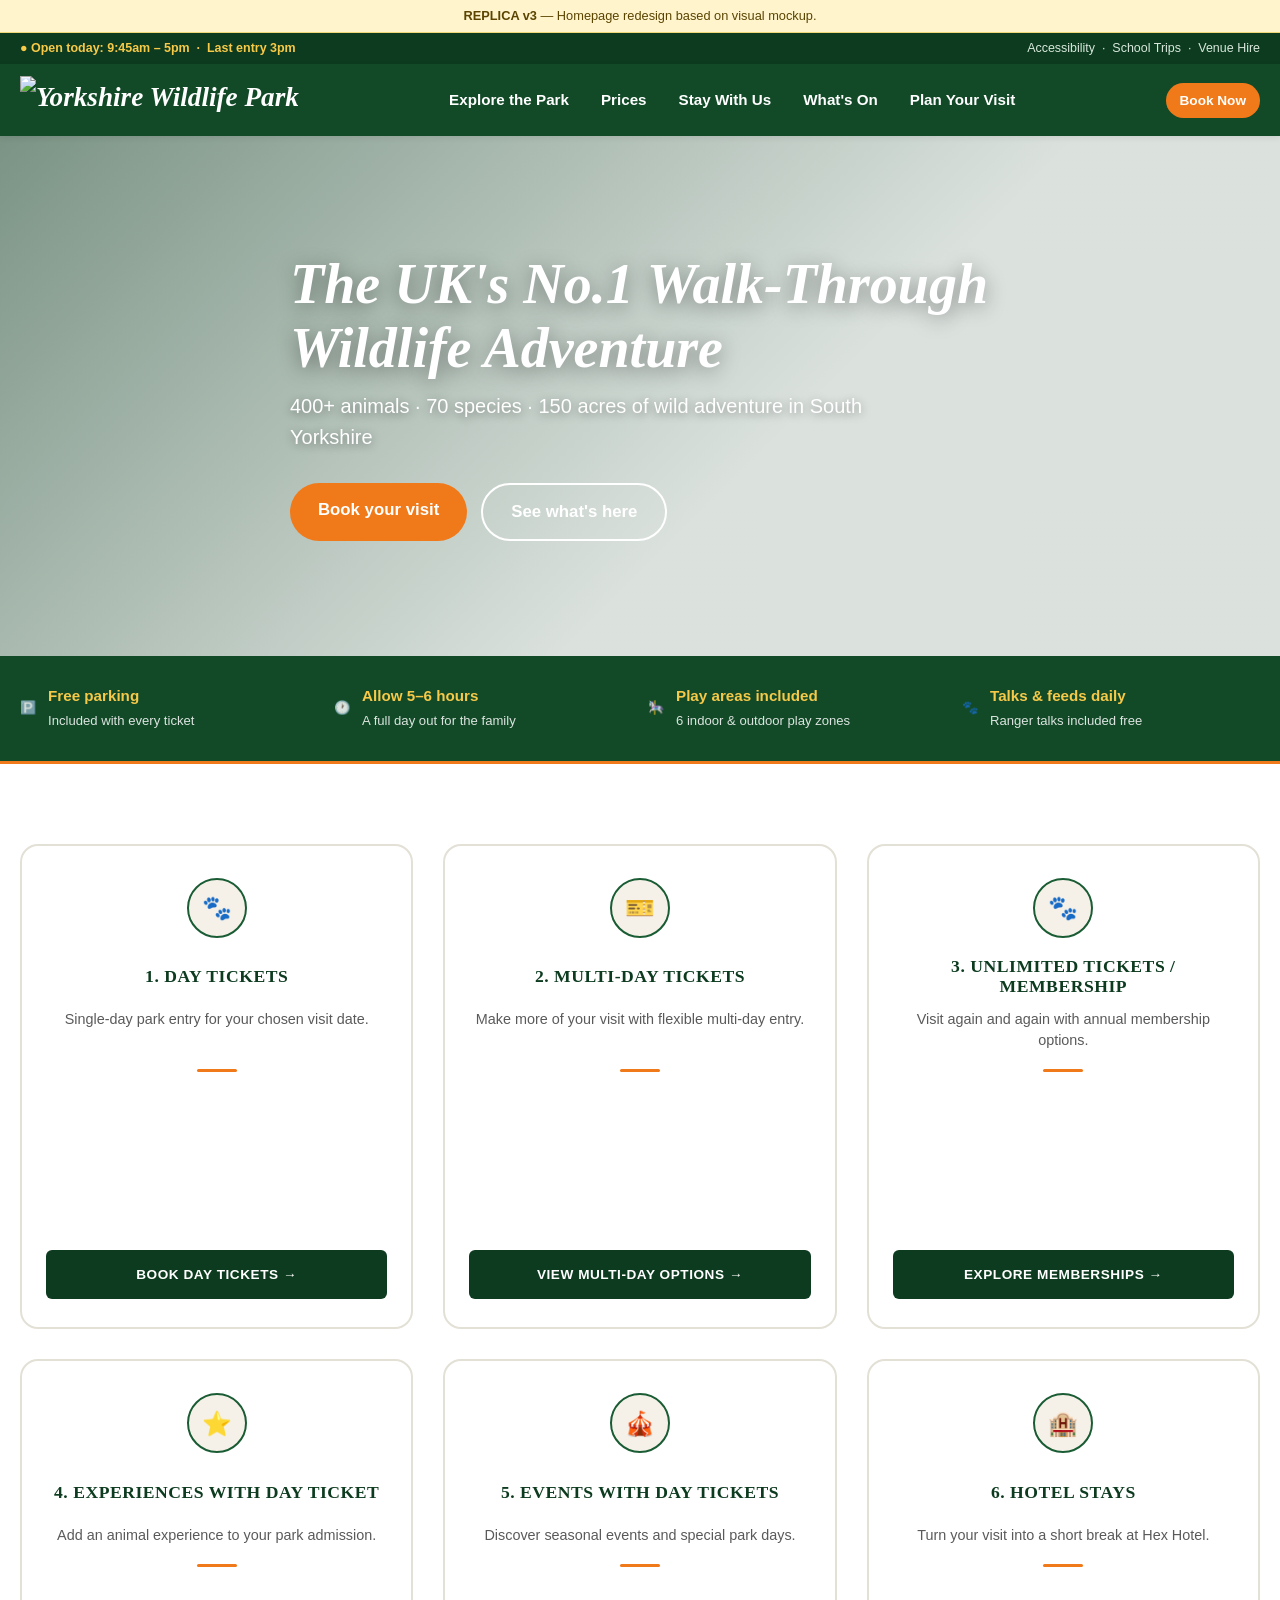
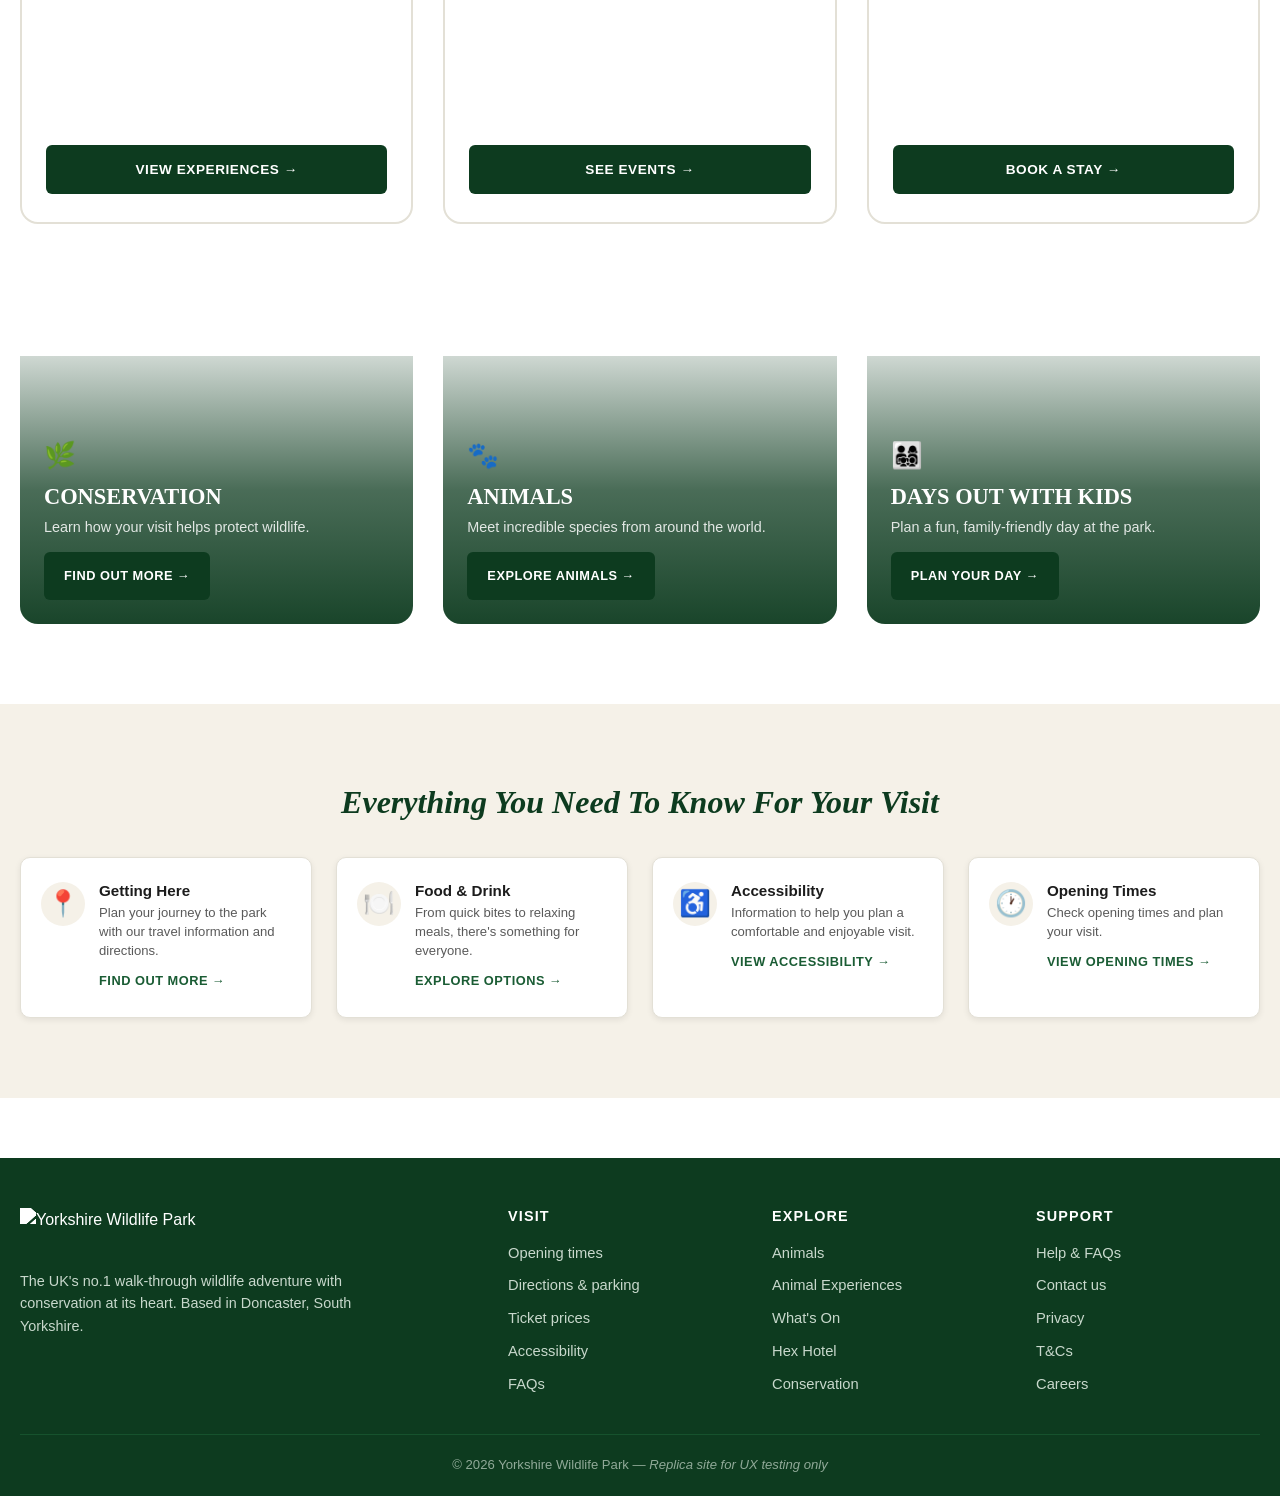
==== commit 17750a02: "Update index.html" ====
--- a/index.html
+++ b/index.html
@@ -1,401 +1,240 @@
 <!doctype html>
 <html lang="en">
 <head>
-  <meta charset="utf-8">
-  <meta name="viewport" content="width=device-width, initial-scale=1">
-  <title>Yorkshire Wildlife Park</title>
-  <link rel="stylesheet" href="css/styles.css">
+<meta charset="utf-8">
+<meta name="viewport" content="width=device-width,initial-scale=1">
+<title>Yorkshire Wildlife Park — Replica</title>
+<link rel="stylesheet" href="css/styles.css">
 </head>
-
 <body>
-  <div class="top-strip">
-    <div class="container">
-      <p class="opening-times">
-        <span aria-hidden="true">●</span>
-        Open today: 9:45am – 5pm · Last entry 3pm
-      </p>
-
-      <nav class="utility-nav" aria-label="Useful links">
-        <a href="#">Accessibility</a>
-        <a href="#">School Trips</a>
-        <a href="#">Venue Hire</a>
-      </nav>
-    </div>
-  </div>
-
-  <header class="site-header">
-    <div class="container header-inner">
-      <a href="index.html" class="logo" aria-label="Yorkshire Wildlife Park home">
-        <img
-          src="https://www.yorkshirewildlifepark.com/media/x43p1ox4/ywp-primary-logo.svg"
-          alt="Yorkshire Wildlife Park"
-          class="logo-img"
-        >
-      </a>
-
-      <nav class="main-nav" id="main-nav" aria-label="Main navigation">
-        <a href="explore.html">Explore the Park</a>
-        <a href="tickets.html">Prices</a>
-        <a href="short-breaks.html">Stay With Us</a>
-        <a href="#">What's On</a>
-        <a href="plan.html">Plan Your Visit</a>
-      </nav>
-
-      <a href="booking.html" class="btn btn-primary btn-sm">Book Now</a>
-
-      <button
-        class="mobile-toggle"
-        type="button"
-        aria-label="Open menu"
-        aria-controls="main-nav"
-        aria-expanded="false"
-      >
-        ☰
-      </button>
-    </div>
-  </header>
-
-  <main>
-    <section class="hero">
-      <div class="container">
-        <h1>The UK's No.1 Walk-Through Wildlife Adventure</h1>
-        <p class="tagline">
-          400+ animals · 70 species · 150 acres of wild adventure in South Yorkshire
-        </p>
-
-        <div class="hero-ctas">
-          <a href="booking.html" class="btn btn-primary btn-lg">Book your visit</a>
-          <a href="explore.html" class="btn btn-ghost btn-lg">See what's here</a>
-        </div>
-      </div>
-    </section>
-
-    <section class="key-facts" aria-label="Visitor information">
-      <div class="container">
-        <article class="fact">
-          <span class="fact-icon" aria-hidden="true">🅿️</span>
-          <div>
-            <h2>Free parking</h2>
-            <p>Included with every ticket</p>
-          </div>
-        </article>
-
-        <article class="fact">
-          <span class="fact-icon" aria-hidden="true">🕐</span>
-          <div>
-            <h2>Allow 5–6 hours</h2>
-            <p>A full day out for the family</p>
-          </div>
-        </article>
-
-        <article class="fact">
-          <span class="fact-icon" aria-hidden="true">🎠</span>
-          <div>
-            <h2>Play areas included</h2>
-            <p>6 indoor and outdoor play zones</p>
-          </div>
-        </article>
-
-        <article class="fact">
-          <span class="fact-icon" aria-hidden="true">🐾</span>
-          <div>
-            <h2>Talks and feeds daily</h2>
-            <p>Ranger talks included free</p>
-          </div>
-        </article>
-      </div>
-    </section>
-
-    <section class="content booking-options">
-      <div class="container">
-        <div class="booking-options-grid">
-          <article class="booking-option-card">
-            <div class="bo-icon" aria-hidden="true">🐾</div>
-            <h2>Day Tickets</h2>
-            <p>Single-day park entry for your chosen visit date.</p>
-            <div class="bo-divider"></div>
-            <div
-              class="bo-img"
-              style="background-image: url('https://www.yorkshirewildlifepark.com/media/s0nf1svi/better-vista.jpg');"
-              role="img"
-              aria-label="View across Yorkshire Wildlife Park"
-            ></div>
-            <a href="booking.html" class="btn bo-btn">Book Day Tickets →</a>
-          </article>
-
-          <article class="booking-option-card">
-            <div class="bo-icon" aria-hidden="true">🎫</div>
-            <h2>Multi-Day Tickets</h2>
-            <p>Make more of your visit with flexible multi-day entry.</p>
-            <div class="bo-divider"></div>
-            <div
-              class="bo-img"
-              style="background-image: url('https://www.yorkshirewildlifepark.com/media/0mpiyele/family-entering-ywp.jpg');"
-              role="img"
-              aria-label="Family entering Yorkshire Wildlife Park"
-            ></div>
-            <a href="booking.html" class="btn bo-btn">View Multi-Day Options →</a>
-          </article>
-
-          <article class="booking-option-card">
-            <div class="bo-icon" aria-hidden="true">🐾</div>
-            <h2>Membership</h2>
-            <p>Visit again and again with annual membership options.</p>
-            <div class="bo-divider"></div>
-            <div
-              class="bo-img"
-              style="background-image: url('https://www.yorkshirewildlifepark.com/media/ey4ndnwn/dsc04954-2.jpg');"
-              role="img"
-              aria-label="Visitors at Yorkshire Wildlife Park"
-            ></div>
-            <a href="#" class="btn bo-btn">Explore Memberships →</a>
-          </article>
-
-          <article class="booking-option-card">
-            <div class="bo-icon" aria-hidden="true">⭐</div>
-            <h2>Animal Experiences</h2>
-            <p>Add an animal experience to your park admission.</p>
-            <div class="bo-divider"></div>
-            <div
-              class="bo-img"
-              style="background-image: url('https://www.yorkshirewildlifepark.com/media/tj0fab3y/ywp-images-3207.jpg');"
-              role="img"
-              aria-label="Animal experience at Yorkshire Wildlife Park"
-            ></div>
-            <a href="experiences.html" class="btn bo-btn">View Experiences →</a>
-          </article>
-
-          <article class="booking-option-card">
-            <div class="bo-icon" aria-hidden="true">🎪</div>
-            <h2>Events</h2>
-            <p>Discover seasonal events and special park days.</p>
-            <div class="bo-divider"></div>
-            <div
-              class="bo-img"
-              style="background-image: url('https://www.yorkshirewildlifepark.com/media/ktldeo01/wild-live-2026-background.jpg');"
-              role="img"
-              aria-label="Live event at Yorkshire Wildlife Park"
-            ></div>
-            <a href="#" class="btn bo-btn">See Events →</a>
-          </article>
-
-          <article class="booking-option-card">
-            <div class="bo-icon" aria-hidden="true">🏨</div>
-            <h2>Hotel Stays</h2>
-            <p>Turn your visit into a short break at Hex Hotel.</p>
-            <div class="bo-divider"></div>
-            <div
-              class="bo-img"
-              style="background-image: url('https://www.yorkshirewildlifepark.com/media/pyknnd5c/dsc_3728-hex-wildlife.jpg');"
-              role="img"
-              aria-label="Hex Hotel at Yorkshire Wildlife Park"
-            ></div>
-            <a href="short-breaks.html" class="btn bo-btn">Book A Stay →</a>
-          </article>
-        </div>
-      </div>
-    </section>
-
-    <section class="testimonials">
-      <div class="container">
-        <header class="section-head">
-          <p class="eyebrow">What our visitors say</p>
-          <h2>Recent visitor reviews</h2>
-        </header>
-
-        <div class="testimonials-grid">
-          <article class="testimonial-card">
-            <div class="testimonial-stars" aria-label="5 out of 5 stars">★★★★★</div>
-            <blockquote>
-              “Absolutely incredible day out. The kids didn't want to leave! The polar bear reserve alone is worth the trip — we've never seen anything like it in the UK.”
-            </blockquote>
-            <p class="testimonial-author">
-              <strong>Sarah M.</strong>
-              <span>Family of 4, visited April 2026</span>
-            </p>
-          </article>
-
-          <article class="testimonial-card">
-            <div class="testimonial-stars" aria-label="5 out of 5 stars">★★★★★</div>
-            <blockquote>
-              “We booked the giraffe experience as a surprise for my partner's birthday. Feeding them by hand with a keeper was genuinely magical.”
-            </blockquote>
-            <p class="testimonial-author">
-              <strong>James &amp; Priya T.</strong>
-              <span>Couple, visited March 2026</span>
-            </p>
-          </article>
-
-          <article class="testimonial-card">
-            <div class="testimonial-stars" aria-label="5 out of 5 stars">★★★★★</div>
-            <blockquote>
-              “We stayed overnight at the Hex Hotel and it made the whole trip so much more relaxed. Brilliant for young kids.”
-            </blockquote>
-            <p class="testimonial-author">
-              <strong>Rachel D.</strong>
-              <span>Family of 5, visited February 2026</span>
-            </p>
-          </article>
-
-          <article class="testimonial-card">
-            <div class="testimonial-stars" aria-label="5 out of 5 stars">★★★★★</div>
-            <blockquote>
-              “Better than any zoo I've been to. The animals have so much space and you can tell they're well looked after.”
-            </blockquote>
-            <p class="testimonial-author">
-              <strong>Mark &amp; Linda W.</strong>
-              <span>Couple, visited January 2026</span>
-            </p>
-          </article>
-        </div>
-      </div>
-    </section>
-
-    <section class="content highlights">
-      <div class="container">
-        <div class="feature-cards-grid">
-          <a href="#" class="feature-card">
-            <div
-              class="feature-card-bg"
-              style="background-image: url('https://www.yorkshirewildlifepark.com/media/1afbctds/2023-project-polar-1-dr-ywp-13.jpg');"
-            ></div>
-            <div class="feature-card-overlay">
-              <span class="feature-card-icon" aria-hidden="true">🌿</span>
-              <h2>Conservation</h2>
-              <p>Learn how your visit helps protect wildlife.</p>
-              <span class="btn bo-btn">Find Out More →</span>
-            </div>
-          </a>
-
-          <a href="explore.html" class="feature-card">
-            <div
-              class="feature-card-bg"
-              style="background-image: url('https://www.yorkshirewildlifepark.com/media/mmroe2hb/2025-land-of-the-tiger-altai-dr-ywp-78.jpg');"
-            ></div>
-            <div class="feature-card-overlay">
-              <span class="feature-card-icon" aria-hidden="true">🐾</span>
-              <h2>Animals</h2>
-              <p>Meet incredible species from around the world.</p>
-              <span class="btn bo-btn">Explore Animals →</span>
-            </div>
-          </a>
-
-          <a href="plan.html" class="feature-card">
-            <div
-              class="feature-card-bg"
-              style="background-image: url('https://www.yorkshirewildlifepark.com/media/px0isaks/oasis-adventure-play-zip-wire.jpg');"
-            ></div>
-            <div class="feature-card-overlay">
-              <span class="feature-card-icon" aria-hidden="true">👨‍👩‍👧‍👦</span>
-              <h2>Days Out With Kids</h2>
-              <p>Plan a fun, family-friendly day at the park.</p>
-              <span class="btn bo-btn">Plan Your Day →</span>
-            </div>
-          </a>
-        </div>
-      </div>
-    </section>
-
-    <section class="content alt visit-info">
-      <div class="container">
-        <h2 class="info-strip-title">Everything You Need To Know For Your Visit</h2>
-
-        <div class="info-strip">
-          <a href="plan.html" class="info-strip-card">
-            <span class="info-strip-icon" aria-hidden="true">📍</span>
-            <div>
-              <h3>Getting Here</h3>
-              <p>Plan your journey to the park with travel information and directions.</p>
-              <span class="info-strip-link">Find Out More →</span>
-            </div>
-          </a>
-
-          <a href="plan.html" class="info-strip-card">
-            <span class="info-strip-icon" aria-hidden="true">🍽️</span>
-            <div>
-              <h3>Food &amp; Drink</h3>
-              <p>From quick bites to relaxing meals, there's something for everyone.</p>
-              <span class="info-strip-link">Explore Options →</span>
-            </div>
-          </a>
-
-          <a href="plan.html" class="info-strip-card">
-            <span class="info-strip-icon" aria-hidden="true">♿</span>
-            <div>
-              <h3>Accessibility</h3>
-              <p>Information to help you plan a comfortable and enjoyable visit.</p>
-              <span class="info-strip-link">View Accessibility →</span>
-            </div>
-          </a>
-
-          <a href="plan.html" class="info-strip-card">
-            <span class="info-strip-icon" aria-hidden="true">🕐</span>
-            <div>
-              <h3>Opening Times</h3>
-              <p>Check opening times before you travel.</p>
-              <span class="info-strip-link">View Opening Times →</span>
-            </div>
-          </a>
-        </div>
-      </div>
-    </section>
-  </main>
-
-  <footer class="site-footer">
-    <div class="container">
-      <div class="footer-grid">
-        <div class="footer-about">
-          <img
-            src="https://www.yorkshirewildlifepark.com/media/x43p1ox4/ywp-primary-logo.svg"
-            alt="Yorkshire Wildlife Park"
-            class="footer-logo"
-          >
-          <p>
-            The UK's no.1 walk-through wildlife adventure with conservation at its heart.
-            Based in Doncaster, South Yorkshire.
-          </p>
-        </div>
-
-        <nav aria-label="Visit links">
-          <h2>Visit</h2>
-          <ul>
-            <li><a href="plan.html">Opening times</a></li>
-            <li><a href="plan.html">Directions and parking</a></li>
-            <li><a href="tickets.html">Ticket prices</a></li>
-            <li><a href="plan.html">Accessibility</a></li>
-            <li><a href="#">FAQs</a></li>
-          </ul>
-        </nav>
-
-        <nav aria-label="Explore links">
-          <h2>Explore</h2>
-          <ul>
-            <li><a href="explore.html">Animals</a></li>
-            <li><a href="experiences.html">Animal Experiences</a></li>
-            <li><a href="#">What's On</a></li>
-            <li><a href="short-breaks.html">Hex Hotel</a></li>
-            <li><a href="#">Conservation</a></li>
-          </ul>
-        </nav>
-
-        <nav aria-label="Support links">
-          <h2>Support</h2>
-          <ul>
-            <li><a href="#">Help and FAQs</a></li>
-            <li><a href="#">Contact us</a></li>
-            <li><a href="#">Privacy</a></li>
-            <li><a href="#">Terms and conditions</a></li>
-            <li><a href="#">Careers</a></li>
-          </ul>
-        </nav>
-      </div>
-
-      <p class="copyright">
-        © 2026 Yorkshire Wildlife Park
-      </p>
-    </div>
-  </footer>
-
-  <script src="js/main.js"></script>
+
+<div class="replica-banner"><strong>REPLICA v3</strong> — Homepage redesign based on visual mockup.</div>
+
+<div class="top-strip">
+  <div class="container">
+    <span class="open-now">● Open today: 9:45am – 5pm &nbsp;·&nbsp; Last entry 3pm</span>
+    <span>
+      <a href="#">Accessibility</a> &nbsp;·&nbsp;
+      <a href="#">School Trips</a> &nbsp;·&nbsp;
+      <a href="#">Venue Hire</a>
+    </span>
+  </div>
+</div>
+
+<header class="site-header">
+  <div class="container">
+    <a href="index.html" class="logo">
+      <img src="https://www.yorkshirewildlifepark.com/media/x43p1ox4/ywp-primary-logo.svg" alt="Yorkshire Wildlife Park" class="logo-img">
+    </a>
+    <nav class="main-nav" id="main-nav">
+      <a href="explore.html">Explore the Park</a>
+      <a href="tickets.html">Prices</a>
+      <a href="short-breaks.html">Stay With Us</a>
+      <a href="#">What's On</a>
+      <a href="plan.html">Plan Your Visit</a>
+    </nav>
+    <a href="booking.html" class="btn btn-primary btn-sm">Book Now</a>
+    <button class="mobile-toggle" aria-label="Menu" onclick="document.getElementById('main-nav').classList.toggle('open')">☰</button>
+  </div>
+</header>
+
+
+<section class="hero">
+  <div class="container">
+    <h1>The UK's No.1 Walk-Through Wildlife Adventure</h1>
+    <p class="tagline">400+ animals · 70 species · 150 acres of wild adventure in South Yorkshire</p>
+    <div class="hero-ctas">
+      <a href="booking.html" class="btn btn-primary btn-lg">Book your visit</a>
+      <a href="explore.html" class="btn btn-ghost btn-lg">See what's here</a>
+    </div>
+  </div>
+</section>
+
+
+<section class="key-facts">
+  <div class="container">
+    <div class="fact">
+      <span class="fact-icon">🅿️</span>
+      <div><strong>Free parking</strong><span>Included with every ticket</span></div>
+    </div>
+    <div class="fact">
+      <span class="fact-icon">🕐</span>
+      <div><strong>Allow 5–6 hours</strong><span>A full day out for the family</span></div>
+    </div>
+    <div class="fact">
+      <span class="fact-icon">🎠</span>
+      <div><strong>Play areas included</strong><span>6 indoor &amp; outdoor play zones</span></div>
+    </div>
+    <div class="fact">
+      <span class="fact-icon">🐾</span>
+      <div><strong>Talks &amp; feeds daily</strong><span>Ranger talks included free</span></div>
+    </div>
+  </div>
+</section>
+
+
+<section class="content">
+  <div class="container">
+    <div class="booking-options-grid">
+
+      <div class="booking-option-card">
+        <div class="bo-icon">🐾</div>
+        <h3>1. Day Tickets</h3>
+        <p>Single-day park entry for your chosen visit date.</p>
+        <div class="bo-divider"></div>
+        <div class="bo-img" style="background-image:url('https://www.yorkshirewildlifepark.com/media/s0nf1svi/better-vista.jpg');"></div>
+        <a href="booking.html" class="btn bo-btn">Book Day Tickets →</a>
+      </div>
+
+      <div class="booking-option-card">
+        <div class="bo-icon">🎫</div>
+        <h3>2. Multi-Day Tickets</h3>
+        <p>Make more of your visit with flexible multi-day entry.</p>
+        <div class="bo-divider"></div>
+        <div class="bo-img" style="background-image:url('https://www.yorkshirewildlifepark.com/media/0mpiyele/family-entering-ywp.jpg');"></div>
+        <a href="booking.html" class="btn bo-btn">View Multi-Day Options →</a>
+      </div>
+
+      <div class="booking-option-card">
+        <div class="bo-icon">🐾</div>
+        <h3>3. Unlimited Tickets / Membership</h3>
+        <p>Visit again and again with annual membership options.</p>
+        <div class="bo-divider"></div>
+        <div class="bo-img" style="background-image:url('https://www.yorkshirewildlifepark.com/media/ey4ndnwn/dsc04954-2.jpg');"></div>
+        <a href="#" class="btn bo-btn">Explore Memberships →</a>
+      </div>
+
+      <div class="booking-option-card">
+        <div class="bo-icon">⭐</div>
+        <h3>4. Experiences With Day Ticket</h3>
+        <p>Add an animal experience to your park admission.</p>
+        <div class="bo-divider"></div>
+        <div class="bo-img" style="background-image:url('https://www.yorkshirewildlifepark.com/media/tj0fab3y/ywp-images-3207.jpg');"></div>
+        <a href="experiences.html" class="btn bo-btn">View Experiences →</a>
+      </div>
+
+      <div class="booking-option-card">
+        <div class="bo-icon">🎪</div>
+        <h3>5. Events With Day Tickets</h3>
+        <p>Discover seasonal events and special park days.</p>
+        <div class="bo-divider"></div>
+        <div class="bo-img" style="background-image:url('https://www.yorkshirewildlifepark.com/media/ktldeo01/wild-live-2026-background.jpg');"></div>
+        <a href="#" class="btn bo-btn">See Events →</a>
+      </div>
+
+      <div class="booking-option-card">
+        <div class="bo-icon">🏨</div>
+        <h3>6. Hotel Stays</h3>
+        <p>Turn your visit into a short break at Hex Hotel.</p>
+        <div class="bo-divider"></div>
+        <div class="bo-img" style="background-image:url('https://www.yorkshirewildlifepark.com/media/pyknnd5c/dsc_3728-hex-wildlife.jpg');"></div>
+        <a href="short-breaks.html" class="btn bo-btn">Book A Stay →</a>
+      </div>
+
+    </div>
+  </div>
+</section>
+
+
+<section class="content" style="padding-top:0;">
+  <div class="container">
+    <div class="feature-cards-grid">
+
+      <a href="#" class="feature-card">
+        <div class="feature-card-bg" style="background-image:url('https://www.yorkshirewildlifepark.com/media/1afbctds/2023-project-polar-1-dr-ywp-13.jpg');"></div>
+        <div class="feature-card-overlay">
+          <div class="feature-card-icon">🌿</div>
+          <h3>Conservation</h3>
+          <p>Learn how your visit helps protect wildlife.</p>
+          <span class="btn bo-btn">Find Out More →</span>
+        </div>
+      </a>
+
+      <a href="explore.html" class="feature-card">
+        <div class="feature-card-bg" style="background-image:url('https://www.yorkshirewildlifepark.com/media/mmroe2hb/2025-land-of-the-tiger-altai-dr-ywp-78.jpg');"></div>
+        <div class="feature-card-overlay">
+          <div class="feature-card-icon">🐾</div>
+          <h3>Animals</h3>
+          <p>Meet incredible species from around the world.</p>
+          <span class="btn bo-btn">Explore Animals →</span>
+        </div>
+      </a>
+
+      <a href="plan.html" class="feature-card">
+        <div class="feature-card-bg" style="background-image:url('https://www.yorkshirewildlifepark.com/media/px0isaks/oasis-adventure-play-zip-wire.jpg');"></div>
+        <div class="feature-card-overlay">
+          <div class="feature-card-icon">👨‍👩‍👧‍👦</div>
+          <h3>Days Out With Kids</h3>
+          <p>Plan a fun, family-friendly day at the park.</p>
+          <span class="btn bo-btn">Plan Your Day →</span>
+        </div>
+      </a>
+
+    </div>
+  </div>
+</section>
+
+
+<section class="content alt">
+  <div class="container">
+    <h2 class="info-strip-title">Everything You Need To Know For Your Visit</h2>
+    <div class="info-strip">
+
+      <a href="plan.html" class="info-strip-card">
+        <div class="info-strip-icon">📍</div>
+        <div>
+          <h4>Getting Here</h4>
+          <p>Plan your journey to the park with our travel information and directions.</p>
+          <span class="info-strip-link">Find Out More →</span>
+        </div>
+      </a>
+
+      <a href="plan.html" class="info-strip-card">
+        <div class="info-strip-icon">🍽️</div>
+        <div>
+          <h4>Food &amp; Drink</h4>
+          <p>From quick bites to relaxing meals, there's something for everyone.</p>
+          <span class="info-strip-link">Explore Options →</span>
+        </div>
+      </a>
+
+      <a href="plan.html" class="info-strip-card">
+        <div class="info-strip-icon">♿</div>
+        <div>
+          <h4>Accessibility</h4>
+          <p>Information to help you plan a comfortable and enjoyable visit.</p>
+          <span class="info-strip-link">View Accessibility →</span>
+        </div>
+      </a>
+
+      <a href="plan.html" class="info-strip-card">
+        <div class="info-strip-icon">🕐</div>
+        <div>
+          <h4>Opening Times</h4>
+          <p>Check opening times and plan your visit.</p>
+          <span class="info-strip-link">View Opening Times →</span>
+        </div>
+      </a>
+
+    </div>
+  </div>
+</section>
+
+<footer class="site-footer">
+  <div class="container">
+    <div class="footer-grid">
+      <div>
+        <img src="https://www.yorkshirewildlifepark.com/media/x43p1ox4/ywp-primary-logo.svg" alt="Yorkshire Wildlife Park" style="height:50px;margin-bottom:12px;filter:brightness(10);">
+        <p style="margin-top:4px;font-size:0.9rem;max-width:360px;">The UK's no.1 walk-through wildlife adventure with conservation at its heart. Based in Doncaster, South Yorkshire.</p>
+      </div>
+      <div><h4>Visit</h4><ul><li><a href="plan.html">Opening times</a></li><li><a href="plan.html">Directions &amp; parking</a></li><li><a href="tickets.html">Ticket prices</a></li><li><a href="plan.html">Accessibility</a></li><li><a href="#">FAQs</a></li></ul></div>
+      <div><h4>Explore</h4><ul><li><a href="explore.html">Animals</a></li><li><a href="experiences.html">Animal Experiences</a></li><li><a href="#">What's On</a></li><li><a href="short-breaks.html">Hex Hotel</a></li><li><a href="#">Conservation</a></li></ul></div>
+      <div><h4>Support</h4><ul><li><a href="#">Help &amp; FAQs</a></li><li><a href="#">Contact us</a></li><li><a href="#">Privacy</a></li><li><a href="#">T&amp;Cs</a></li><li><a href="#">Careers</a></li></ul></div>
+    </div>
+    <div class="copyright">© 2026 Yorkshire Wildlife Park — <em>Replica site for UX testing only</em></div>
+  </div>
+</footer>
+
+<script src="js/main.js"></script>
 </body>
 </html>
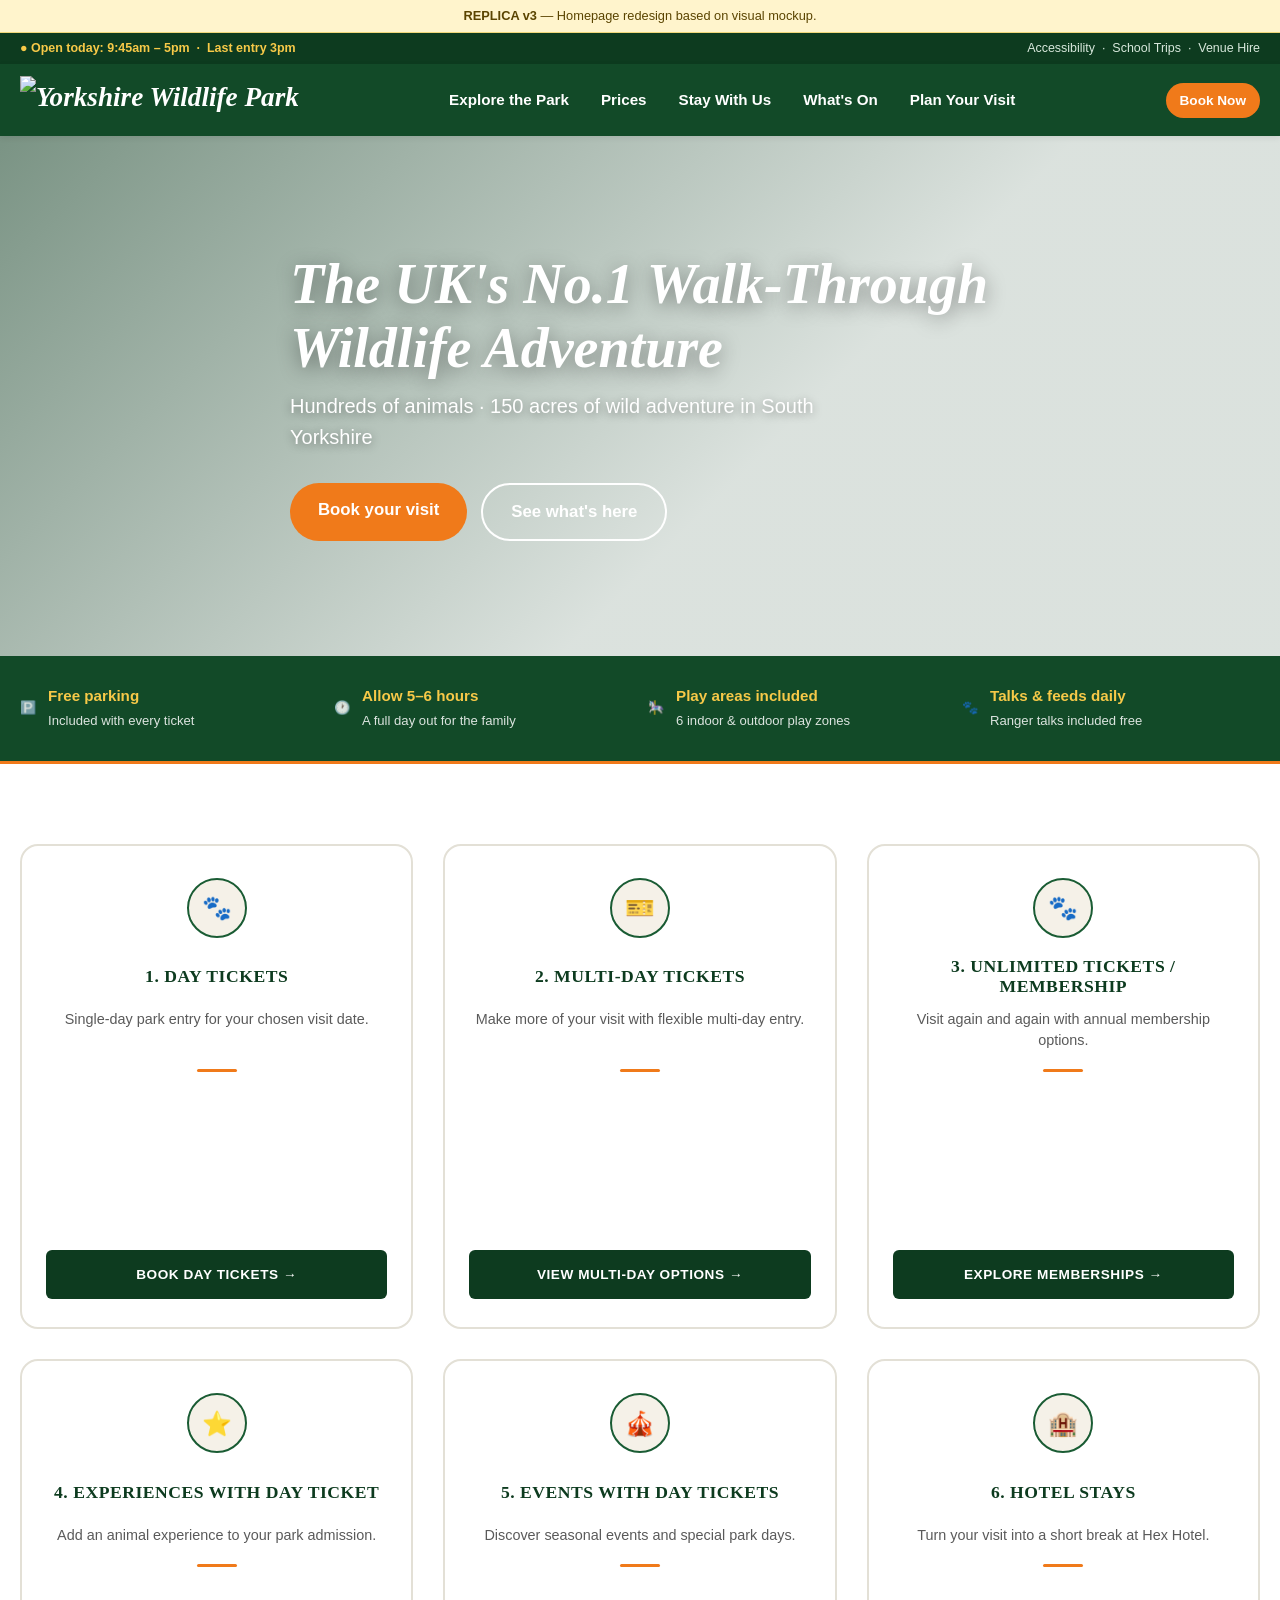
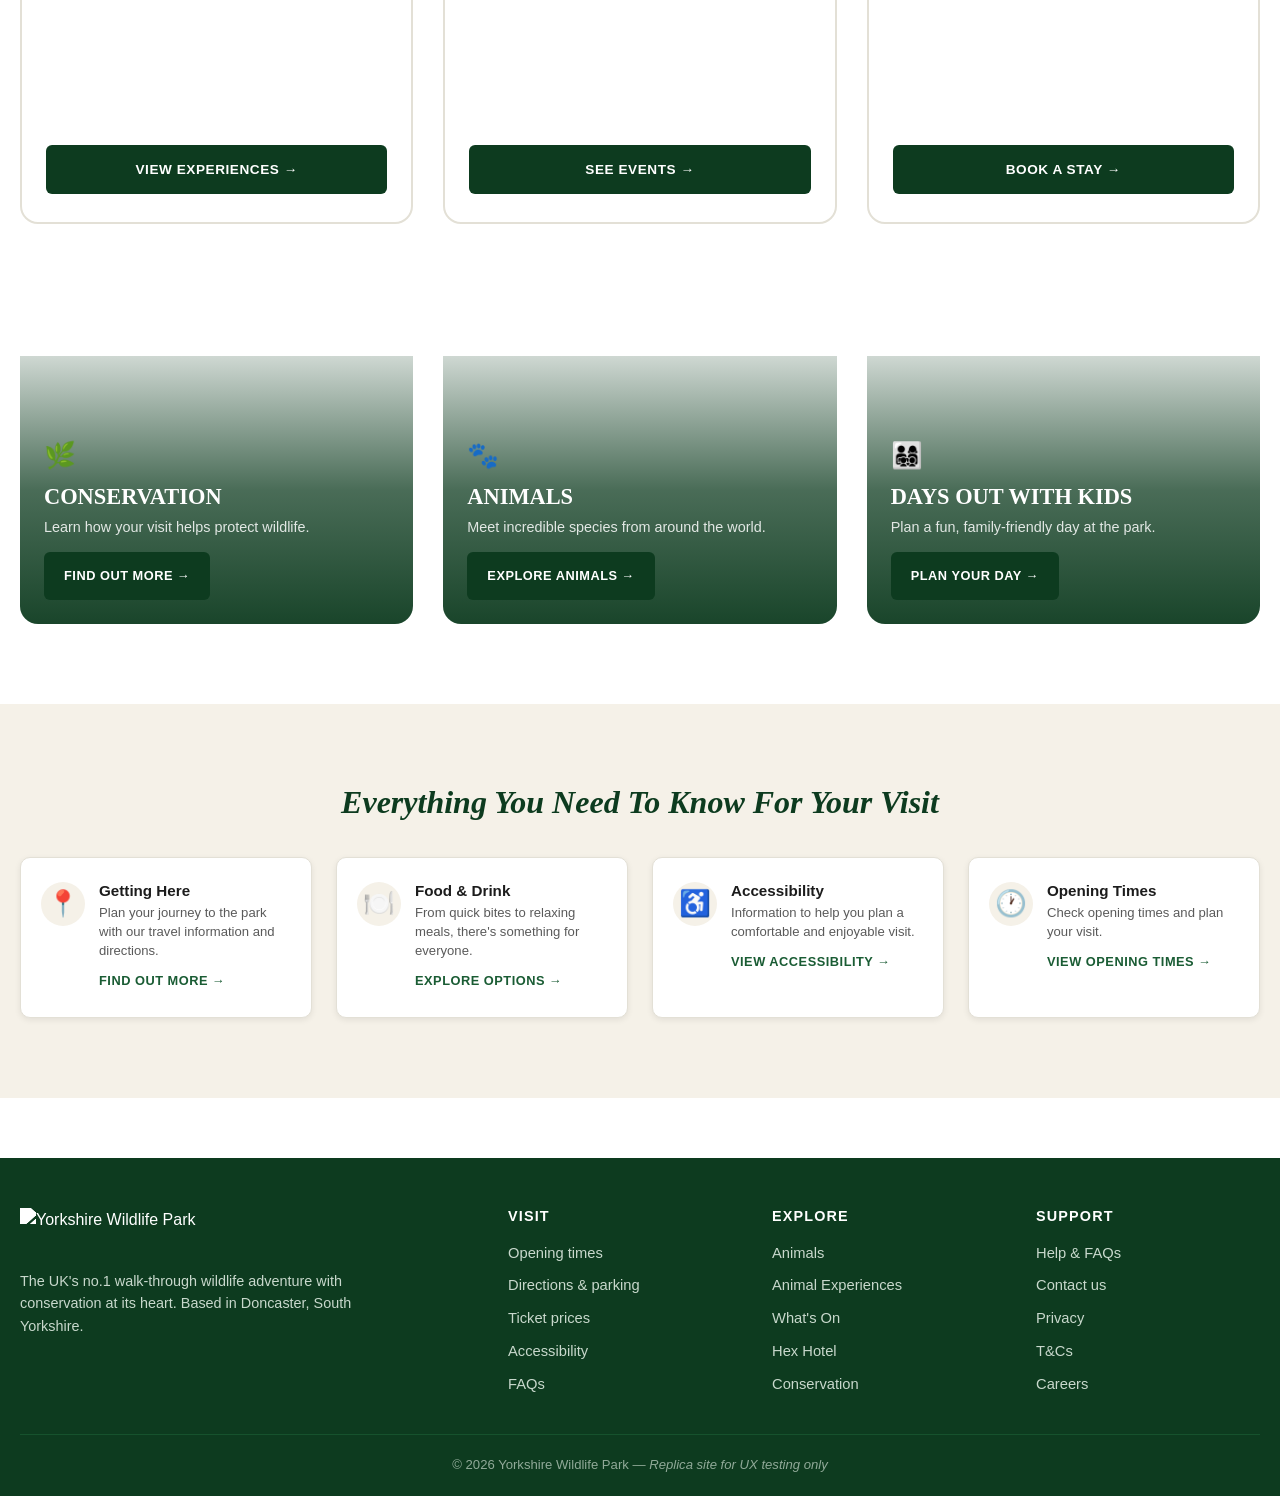
==== commit 5d6fc699: "Update index.html" ====
--- a/index.html
+++ b/index.html
@@ -42,7 +42,7 @@
 <section class="hero">
   <div class="container">
     <h1>The UK's No.1 Walk-Through Wildlife Adventure</h1>
-    <p class="tagline">400+ animals · 70 species · 150 acres of wild adventure in South Yorkshire</p>
+    <p class="tagline">Hundreds of animals · 150 acres of wild adventure in South Yorkshire</p>
     <div class="hero-ctas">
       <a href="booking.html" class="btn btn-primary btn-lg">Book your visit</a>
       <a href="explore.html" class="btn btn-ghost btn-lg">See what's here</a>
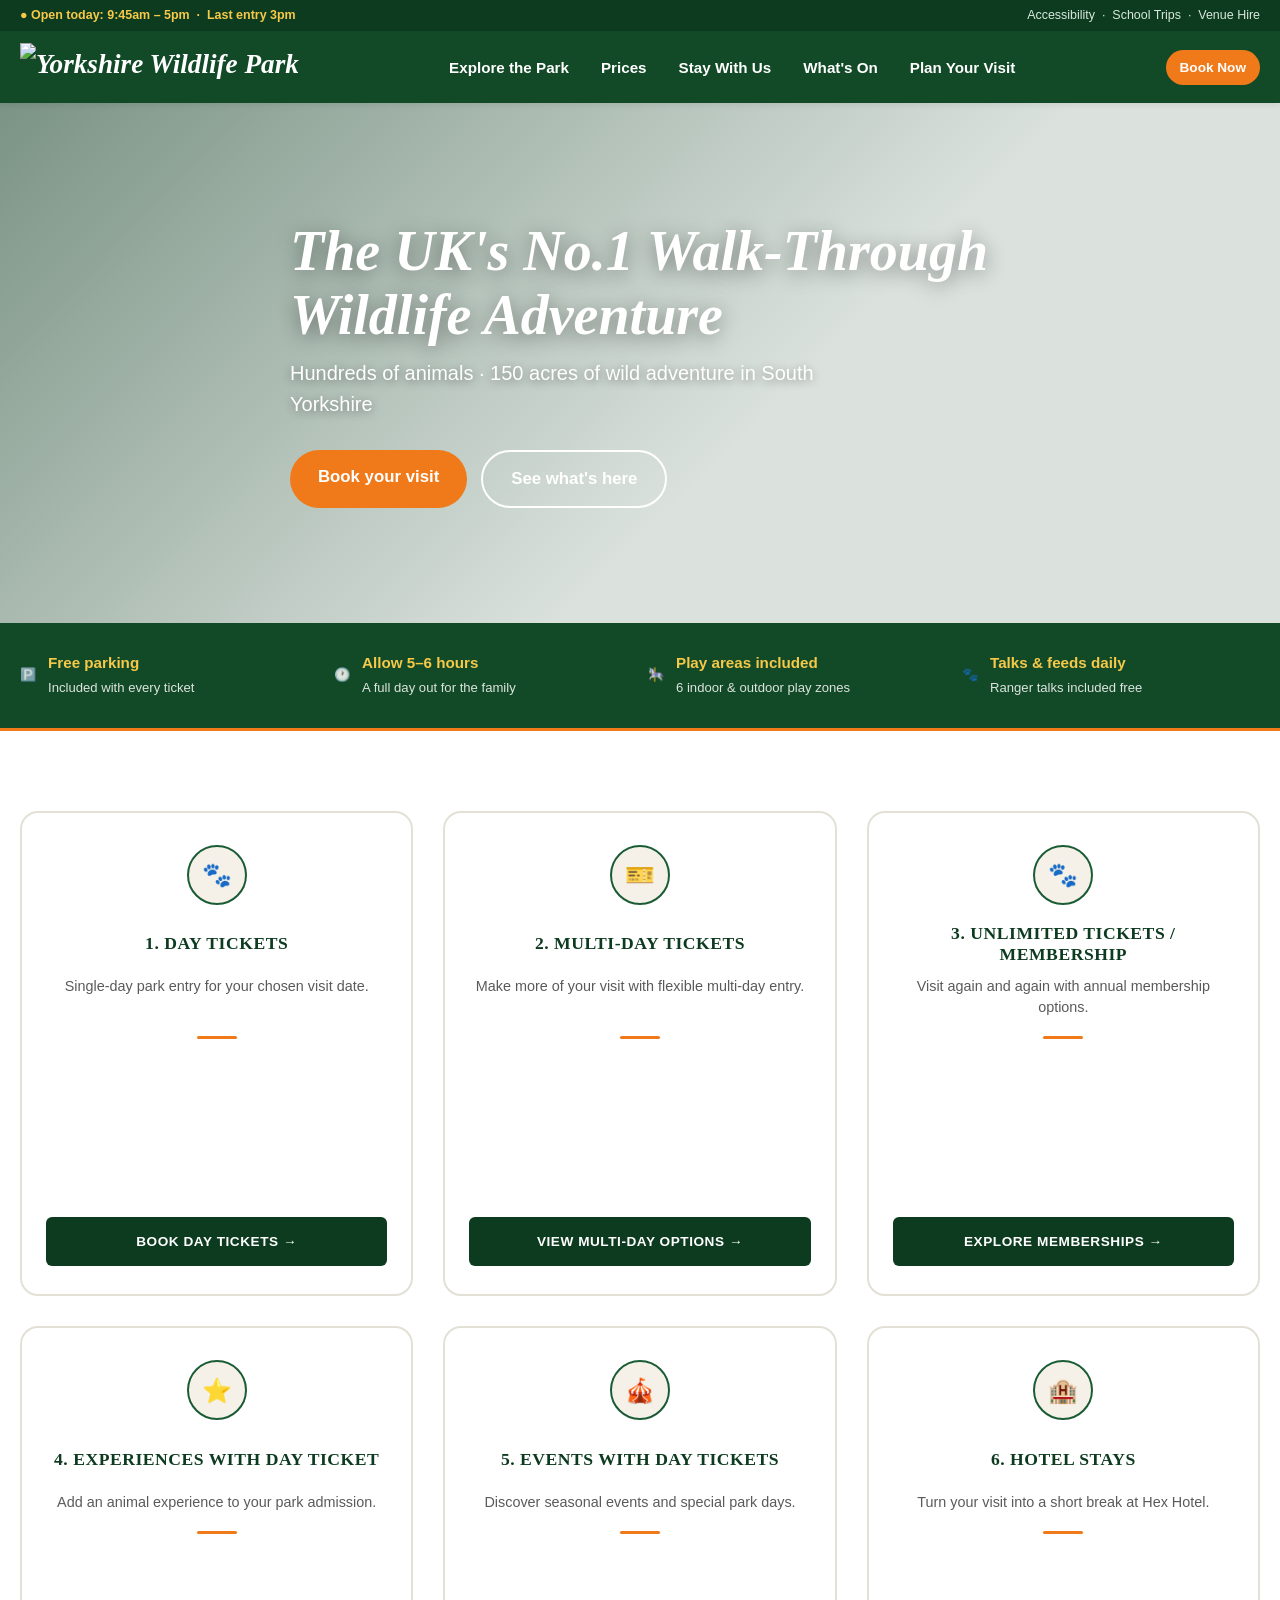
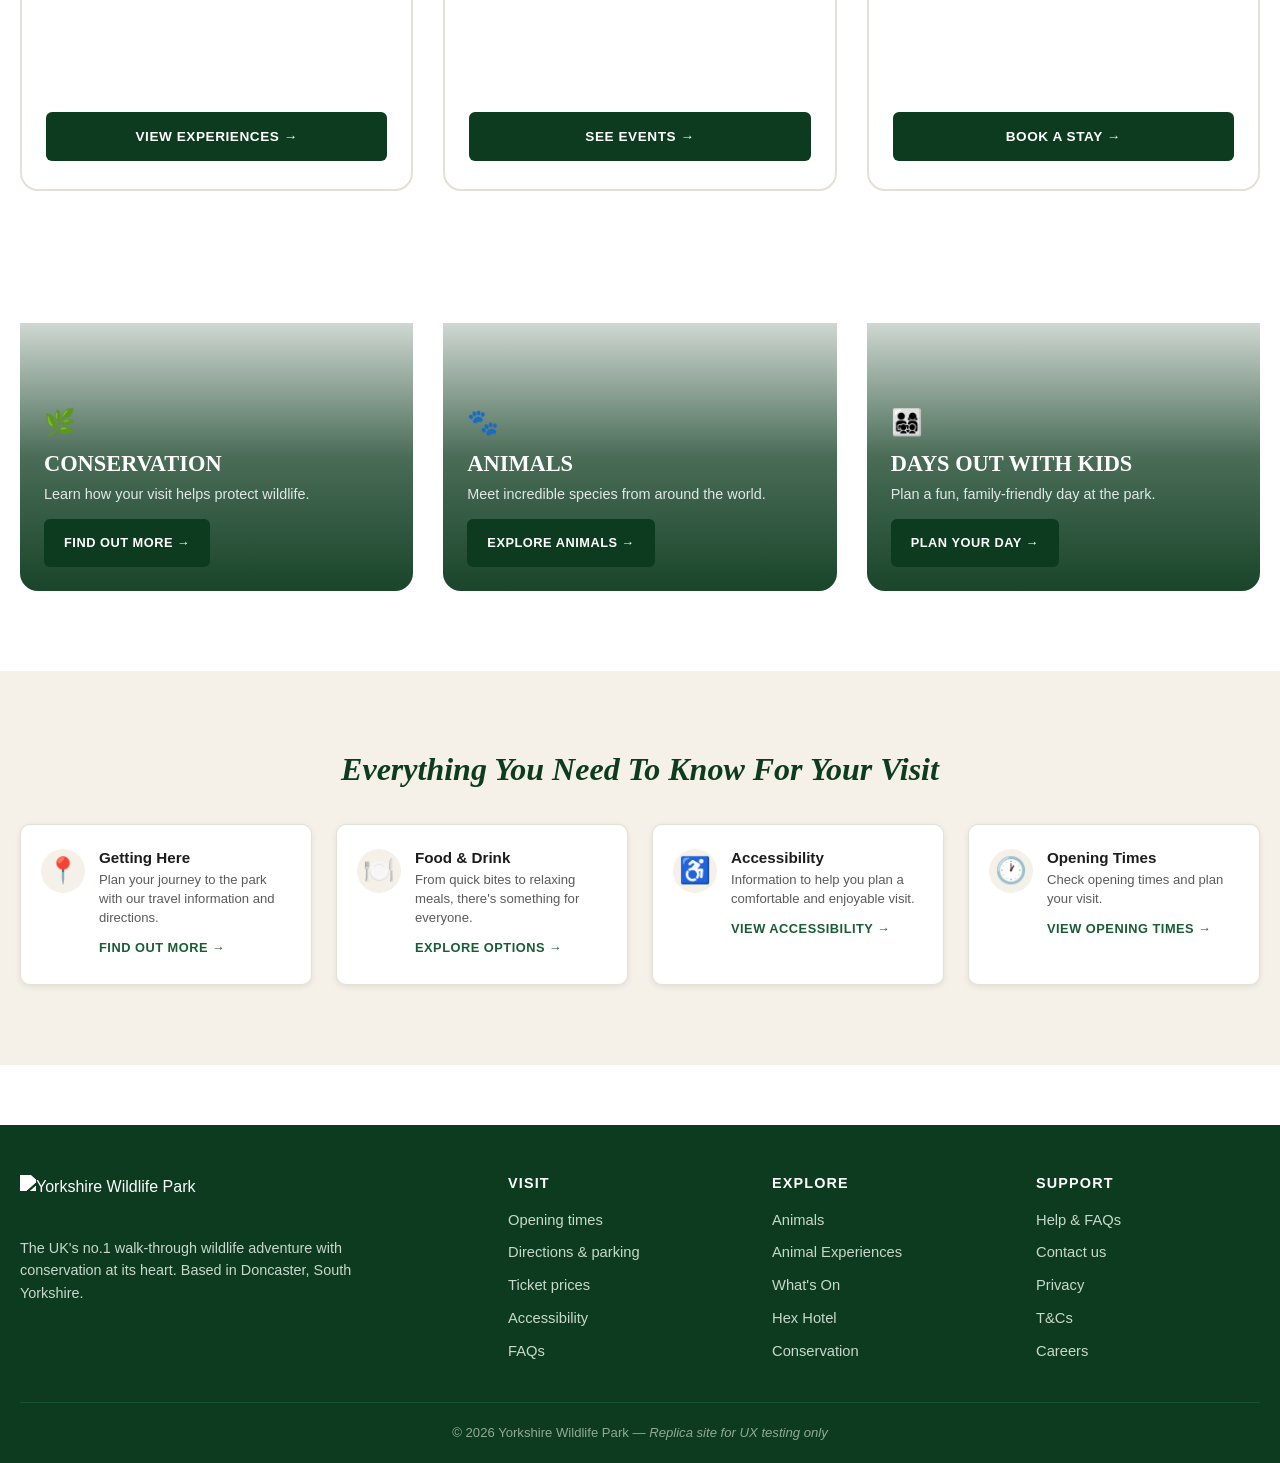
==== commit a3f18c85: "Update index.html" ====
--- a/index.html
+++ b/index.html
@@ -3,12 +3,10 @@
 <head>
 <meta charset="utf-8">
 <meta name="viewport" content="width=device-width,initial-scale=1">
-<title>Yorkshire Wildlife Park — Replica</title>
+<title>Yorkshire Wildlife Park</title>
 <link rel="stylesheet" href="css/styles.css">
 </head>
 <body>
-
-<div class="replica-banner"><strong>REPLICA v3</strong> — Homepage redesign based on visual mockup.</div>
 
 <div class="top-strip">
   <div class="container">
